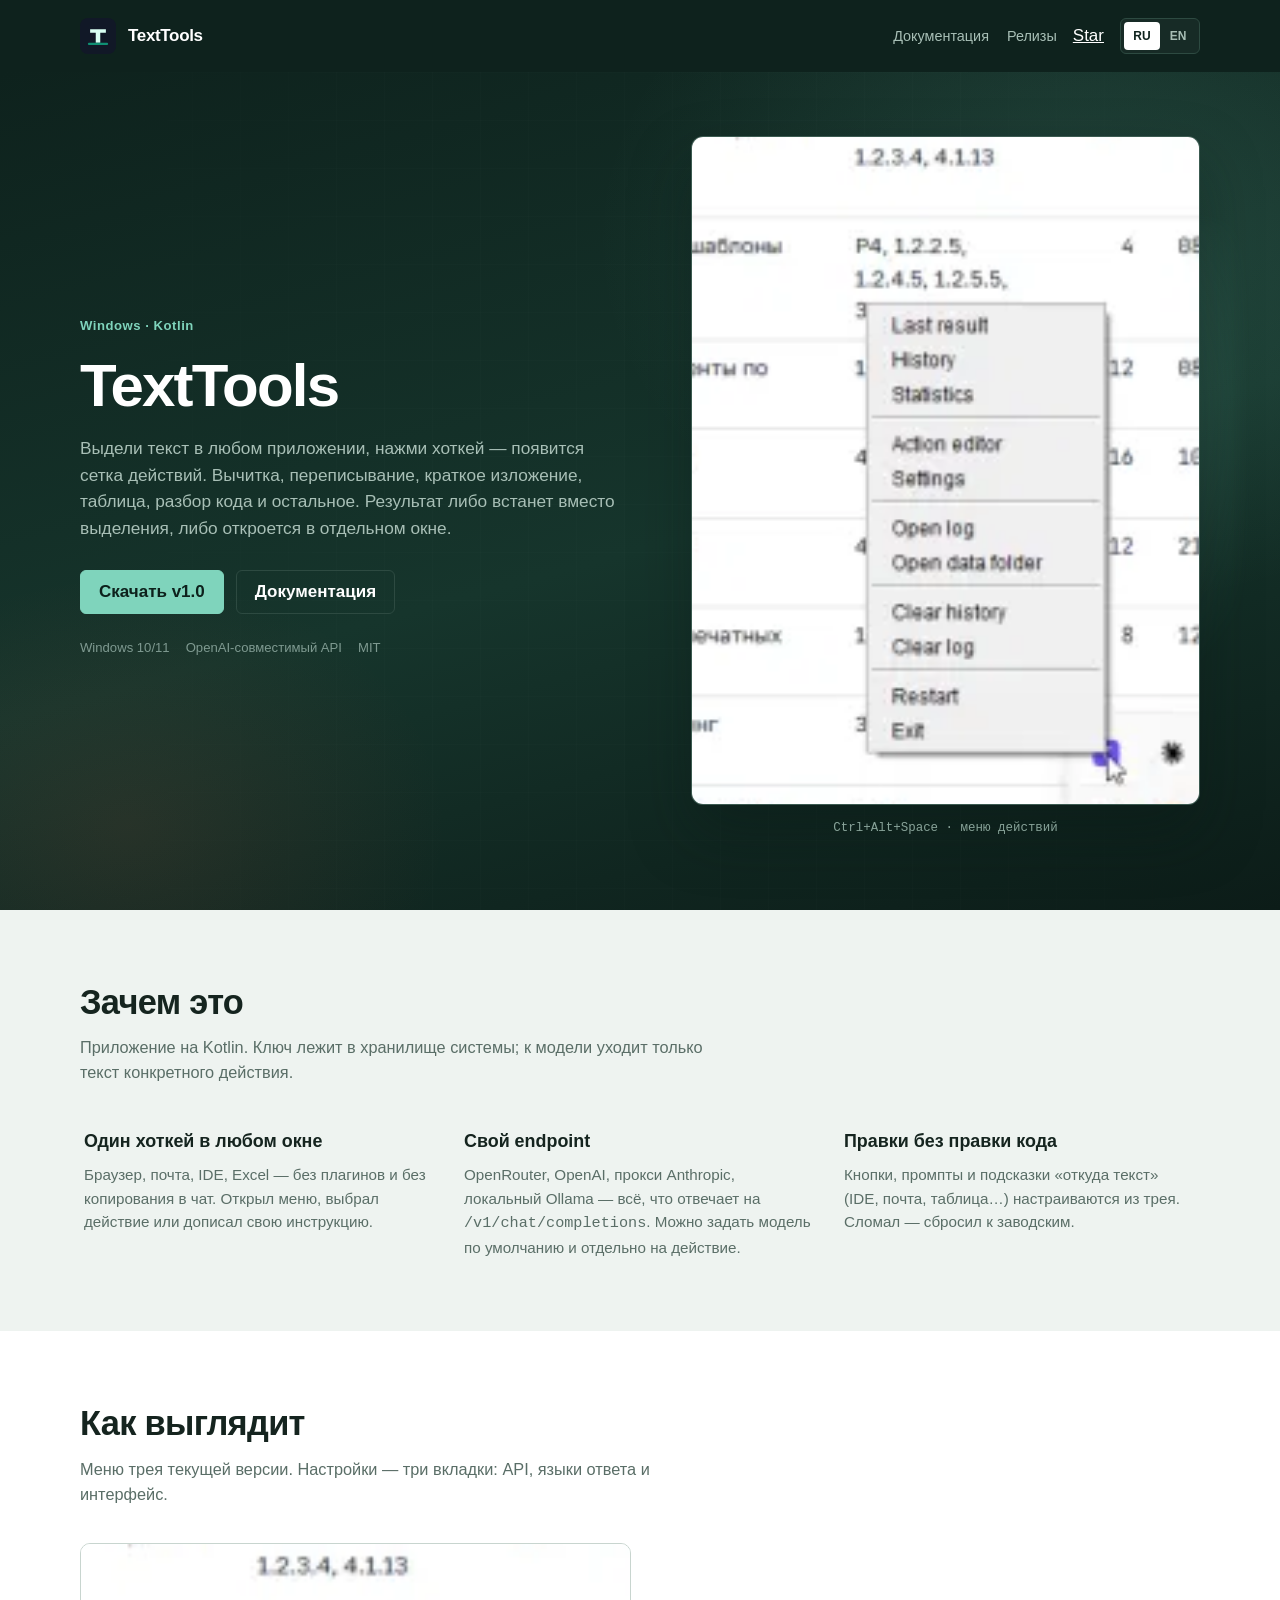
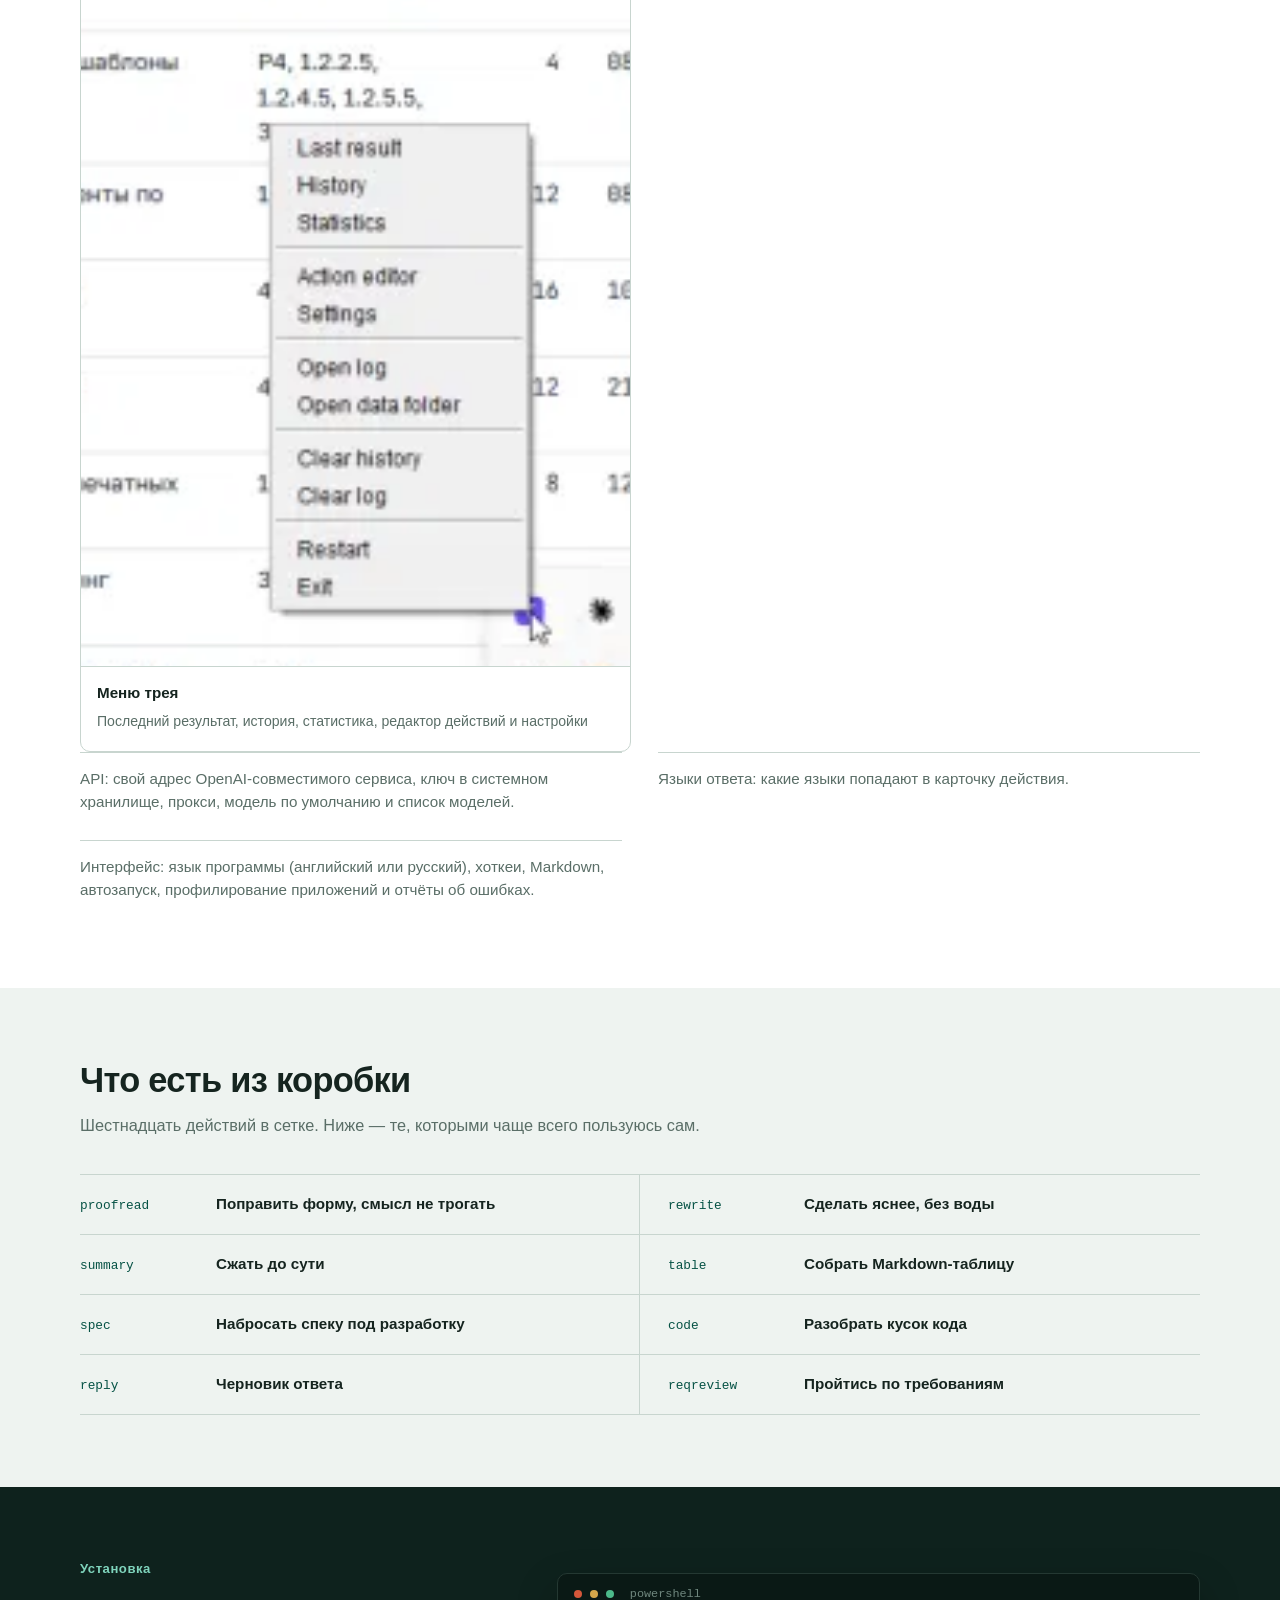
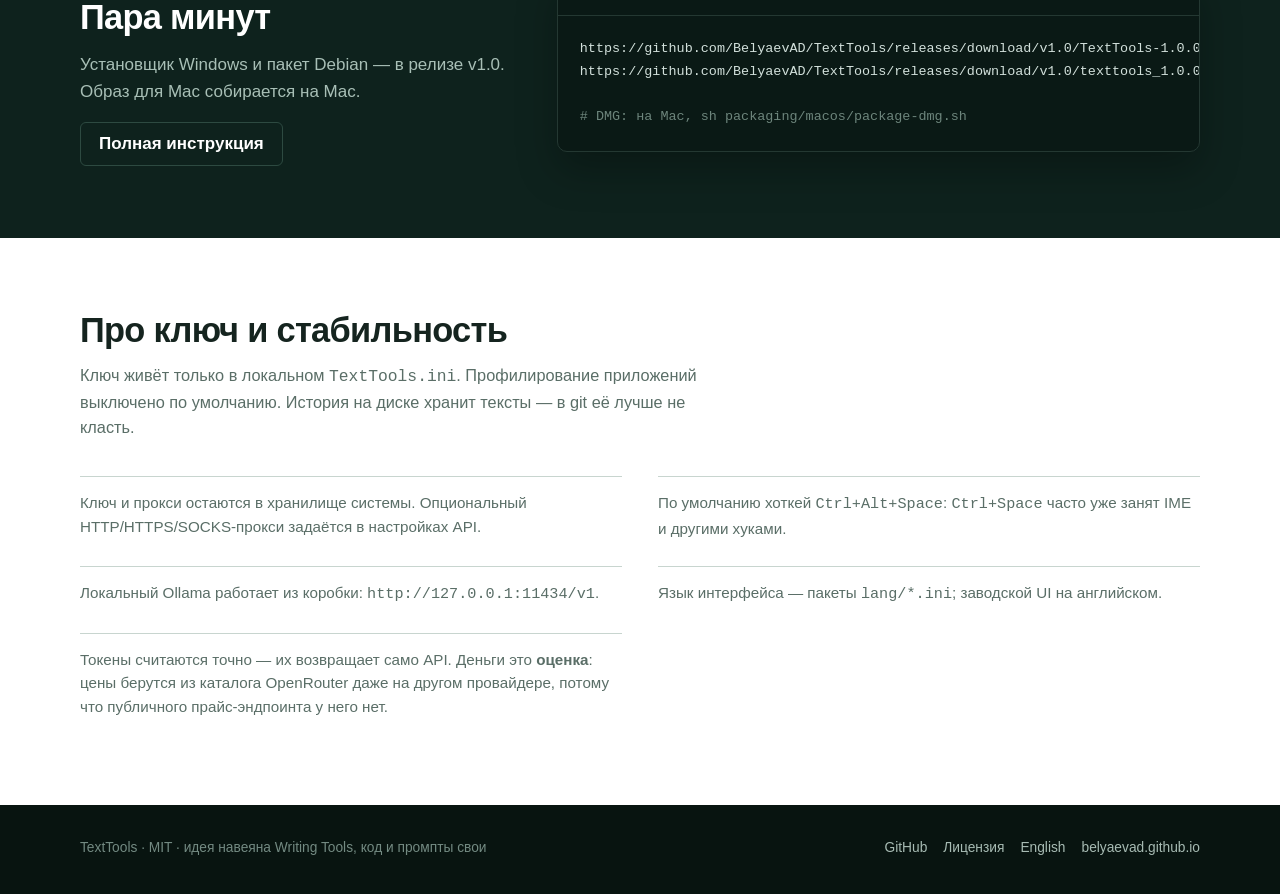
==== index.html @ 61b03a36 "Show the current tray menu and the settings that exist now." ====
<!doctype html>
<html lang="ru">
  <head>
    <meta charset="utf-8">
    <meta http-equiv="Content-Security-Policy" content="default-src 'self'; script-src 'self' 'unsafe-inline' https://buttons.github.io; style-src 'self' 'unsafe-inline' https://fonts.googleapis.com; font-src https://fonts.gstatic.com; img-src 'self' data:; frame-src https://ghbtns.com https://buttons.github.io; connect-src 'self' https://api.github.com">
    <meta name="viewport" content="width=device-width, initial-scale=1">
    <title>TextTools — LLM для выделенного текста на Windows</title>
    <meta name="description" content="Выдели текст в любом окне Windows, нажми хоткей и отдай его модели: вычитка, переписывание, краткое изложение, таблица, разбор кода. Kotlin, OpenAI-совместимый API, MIT.">
    <meta name="robots" content="index, follow, max-image-preview:large">
    <meta name="author" content="BelyaevAD">
    <meta name="theme-color" content="#0e221d">
    <link rel="canonical" href="https://belyaevad.github.io/TextTools/">
    <link rel="alternate" hreflang="ru" href="https://belyaevad.github.io/TextTools/">
    <link rel="alternate" hreflang="en" href="https://belyaevad.github.io/TextTools/en/">
    <link rel="alternate" hreflang="x-default" href="https://belyaevad.github.io/TextTools/">
    <link rel="sitemap" type="application/xml" href="https://belyaevad.github.io/TextTools/sitemap.xml">
    <link rel="icon" type="image/svg+xml" href="assets/brand-mark.svg">
    <link rel="preconnect" href="https://fonts.googleapis.com">
    <link rel="preconnect" href="https://fonts.gstatic.com" crossorigin>
    <link href="https://fonts.googleapis.com/css2?family=IBM+Plex+Mono:wght@400;500&family=IBM+Plex+Sans:wght@400;500;600;700&display=swap" rel="stylesheet">
    <link rel="stylesheet" href="assets/site.css">

    <meta property="og:type" content="website">
    <meta property="og:locale" content="ru_RU">
    <meta property="og:locale:alternate" content="en_US">
    <meta property="og:title" content="TextTools — LLM для выделенного текста">
    <meta property="og:description" content="Хоткей в любом окне Windows → сетка действий → результат на месте или в отдельном окне. Kotlin, MIT.">
    <meta property="og:url" content="https://belyaevad.github.io/TextTools/">
    <meta property="og:site_name" content="TextTools">
    <meta property="og:image" content="https://belyaevad.github.io/TextTools/assets/og-card.png">
    <meta property="og:image:width" content="1200">
    <meta property="og:image:height" content="630">
    <meta property="og:image:alt" content="TextTools — меню действий над выделенным текстом">
    <meta name="twitter:card" content="summary_large_image">
    <meta name="twitter:title" content="TextTools">
    <meta name="twitter:description" content="LLM для выделенного текста на Windows.">
    <meta name="twitter:image" content="https://belyaevad.github.io/TextTools/assets/og-card.png">

    <script type="application/ld+json">
      {
        "@context": "https://schema.org",
        "@graph": [
          {
            "@type": "SoftwareApplication",
            "name": "TextTools",
            "applicationCategory": "UtilitiesApplication",
            "operatingSystem": "Windows 10, Windows 11",
            "softwareVersion": "1.0.0",
            "url": "https://belyaevad.github.io/TextTools/",
            "downloadUrl": "https://github.com/BelyaevAD/TextTools/releases/tag/v1.0",
            "installUrl": "https://github.com/BelyaevAD/TextTools",
            "description": "Приложение на Kotlin: выделение текста в любом окне Windows, хоткей и действия через OpenAI-совместимый API.",
            "license": "https://github.com/BelyaevAD/TextTools/blob/main/LICENSE",
            "isAccessibleForFree": true,
            "screenshot": [
              "https://belyaevad.github.io/TextTools/assets/screenshots/en/tray-menu.png"
            ],
            "offers": {
              "@type": "Offer",
              "price": "0",
              "priceCurrency": "USD"
            },
            "author": {
              "@type": "Person",
              "name": "Alexander Belyaev",
              "url": "https://belyaevad.github.io/"
            }
          },
          {
            "@type": "SoftwareSourceCode",
            "name": "TextTools",
            "codeRepository": "https://github.com/BelyaevAD/TextTools",
            "url": "https://belyaevad.github.io/TextTools/",
            "programmingLanguage": "Kotlin",
            "runtimePlatform": "JDK 21",
            "license": "https://github.com/BelyaevAD/TextTools/blob/main/LICENSE",
            "keywords": "Kotlin, Compose Desktop, LLM, OpenAI-compatible, text processing, Windows",
            "inLanguage": ["ru", "en"]
          },
          {
            "@type": "WebSite",
            "name": "TextTools",
            "url": "https://belyaevad.github.io/TextTools/",
            "inLanguage": "ru",
            "publisher": {
              "@type": "Person",
              "name": "BelyaevAD",
              "url": "https://github.com/BelyaevAD"
            }
          }
        ]
      }
    </script>
  </head>
  <body>
    <header class="site-header">
      <nav class="nav shell" aria-label="Основная навигация">
        <a class="brand" href="./">
          <img src="assets/brand-mark.svg" alt="" width="36" height="36">
          <span>TextTools</span>
        </a>
        <div class="nav-right">
          <div class="nav-links">
            <a href="https://github.com/BelyaevAD/TextTools/blob/main/README.md" target="_blank" rel="noopener noreferrer">Документация</a>
            <a href="https://github.com/BelyaevAD/TextTools/releases" target="_blank" rel="noopener noreferrer">Релизы</a>
          </div>
          <span class="nav-star">
            <a class="github-button" href="https://github.com/BelyaevAD/TextTools" rel="noopener" data-color-scheme="no-preference: dark; light: dark; dark: dark;" data-icon="octicon-star" data-size="large" data-show-count="true" aria-label="Star BelyaevAD/TextTools on GitHub">Star</a>
          </span>
          <div class="language-switch" aria-label="Выбор языка">
            <a href="./" lang="ru" aria-current="page">RU</a>
            <a href="en/" lang="en">EN</a>
          </div>
        </div>
      </nav>
    </header>

    <main>
      <section class="hero-band">
        <div class="hero-inner shell">
          <div class="hero-copy">
            <p class="eyebrow">Windows · Kotlin</p>
            <h1>TextTools</h1>
            <p class="hero-lead">Выдели текст в любом приложении, нажми хоткей — появится сетка действий. Вычитка, переписывание, краткое изложение, таблица, разбор кода и остальное. Результат либо встанет вместо выделения, либо откроется в отдельном окне.</p>
            <div class="hero-actions">
              <a class="button" href="https://github.com/BelyaevAD/TextTools/releases/tag/v1.0" target="_blank" rel="noopener noreferrer">Скачать v1.0</a>
              <a class="button secondary" href="https://github.com/BelyaevAD/TextTools/blob/main/README.md" target="_blank" rel="noopener noreferrer">Документация</a>
            </div>
            <div class="hero-meta" aria-label="Кратко">
              <span>Windows 10/11</span>
              <span>OpenAI-совместимый API</span>
              <span>MIT</span>
            </div>
          </div>

          <figure class="hero-visual">
            <div class="hero-frame">
              <img
                src="assets/screenshots/en/tray-menu.png"
                width="175"
                height="230"
                alt="Меню трея TextTools: последний результат, история, статистика, редактор, настройки"
                fetchpriority="high">
            </div>
            <figcaption>Ctrl+Alt+Space · меню действий</figcaption>
          </figure>
        </div>
      </section>

      <section class="section">
        <div class="shell">
          <div class="section-heading">
            <h2>Зачем это</h2>
            <p>Приложение на Kotlin. Ключ лежит в хранилище системы; к модели уходит только текст конкретного действия.</p>
          </div>
          <div class="feature-grid">
            <article class="feature">
              <h3>Один хоткей в любом окне</h3>
              <p>Браузер, почта, IDE, Excel — без плагинов и без копирования в чат. Открыл меню, выбрал действие или дописал свою инструкцию.</p>
            </article>
            <article class="feature">
              <h3>Свой endpoint</h3>
              <p>OpenRouter, OpenAI, прокси Anthropic, локальный Ollama — всё, что отвечает на <code>/v1/chat/completions</code>. Можно задать модель по умолчанию и отдельно на действие.</p>
            </article>
            <article class="feature">
              <h3>Правки без правки кода</h3>
              <p>Кнопки, промпты и подсказки «откуда текст» (IDE, почта, таблица…) настраиваются из трея. Сломал — сбросил к заводским.</p>
            </article>
          </div>
        </div>
      </section>

      <section class="section white" id="screenshots">
        <div class="shell">
          <div class="section-heading">
            <h2>Как выглядит</h2>
            <p>Меню трея текущей версии. Настройки — три вкладки: API, языки ответа и интерфейс.</p>
          </div>
          <div class="shot-gallery">
            <figure class="shot-card">
              <a href="assets/screenshots/en/tray-menu.png" target="_blank" rel="noopener">
                <img src="assets/screenshots/en/tray-menu.png" width="175" height="230" alt="Меню трея TextTools" loading="lazy">
              </a>
              <figcaption><strong>Меню трея</strong><span>Последний результат, история, статистика, редактор действий и настройки</span></figcaption>
            </figure>
          </div>
          <ul class="safety-list">
            <li>API: свой адрес OpenAI-совместимого сервиса, ключ в системном хранилище, прокси, модель по умолчанию и список моделей.</li>
            <li>Языки ответа: какие языки попадают в карточку действия.</li>
            <li>Интерфейс: язык программы (английский или русский), хоткеи, Markdown, автозапуск, профилирование приложений и отчёты об ошибках.</li>
          </ul>
        </div>
      </section>

      <section class="section">
        <div class="shell">
          <div class="section-heading">
            <h2>Что есть из коробки</h2>
            <p>Шестнадцать действий в сетке. Ниже — те, которыми чаще всего пользуюсь сам.</p>
          </div>
          <div class="coverage" aria-label="Действия">
            <div class="coverage-item"><code>proofread</code><strong>Поправить форму, смысл не трогать</strong></div>
            <div class="coverage-item"><code>rewrite</code><strong>Сделать яснее, без воды</strong></div>
            <div class="coverage-item"><code>summary</code><strong>Сжать до сути</strong></div>
            <div class="coverage-item"><code>table</code><strong>Собрать Markdown-таблицу</strong></div>
            <div class="coverage-item"><code>spec</code><strong>Набросать спеку под разработку</strong></div>
            <div class="coverage-item"><code>code</code><strong>Разобрать кусок кода</strong></div>
            <div class="coverage-item"><code>reply</code><strong>Черновик ответа</strong></div>
            <div class="coverage-item"><code>reqreview</code><strong>Пройтись по требованиям</strong></div>
          </div>
        </div>
      </section>

      <section class="section dark">
        <div class="quick-start shell">
          <div class="quick-copy">
            <p class="eyebrow">Установка</p>
            <h2>Пара минут</h2>
            <p>Установщик Windows и пакет Debian — в релизе v1.0. Образ для Mac собирается на Mac.</p>
            <a class="button secondary" href="https://github.com/BelyaevAD/TextTools/blob/main/README.md" target="_blank" rel="noopener noreferrer">Полная инструкция</a>
          </div>
          <div class="code-window" aria-label="Команды установки">
            <div class="code-toolbar">
              <span class="window-dot"></span>
              <span class="window-dot yellow"></span>
              <span class="window-dot green"></span>
              <span>powershell</span>
            </div>
            <pre><code>https://github.com/BelyaevAD/TextTools/releases/download/v1.0/TextTools-1.0.0.msi
https://github.com/BelyaevAD/TextTools/releases/download/v1.0/texttools_1.0.0_amd64.deb

<span class="code-comment"># DMG: на Mac, sh packaging/macos/package-dmg.sh</span></code></pre>
          </div>
        </div>
      </section>

      <section class="section white">
        <div class="shell">
          <div class="section-heading">
            <h2>Про ключ и стабильность</h2>
            <p>Ключ живёт только в локальном <code>TextTools.ini</code>. Профилирование приложений выключено по умолчанию. История на диске хранит тексты — в git её лучше не класть.</p>
          </div>
          <ul class="safety-list">
            <li>Ключ и прокси остаются в хранилище системы. Опциональный HTTP/HTTPS/SOCKS-прокси задаётся в настройках API.</li>
            <li>По умолчанию хоткей <code>Ctrl+Alt+Space</code>: <code>Ctrl+Space</code> часто уже занят IME и другими хуками.</li>
            <li>Локальный Ollama работает из коробки: <code>http://127.0.0.1:11434/v1</code>.</li>
            <li>Язык интерфейса — пакеты <code>lang/*.ini</code>; заводской UI на английском.</li>
            <li>Токены считаются точно — их возвращает само API. Деньги это <strong>оценка</strong>: цены берутся из каталога OpenRouter даже на другом провайдере, потому что публичного прайс-эндпоинта у него нет.</li>
          </ul>
        </div>
      </section>
    </main>

    <footer class="site-footer">
      <div class="footer-inner shell">
        <p>TextTools · MIT · идея навеяна Writing Tools, код и промпты свои</p>
        <div class="footer-links">
          <a href="https://github.com/BelyaevAD/TextTools" target="_blank" rel="noopener noreferrer">GitHub</a>
          <a href="https://github.com/BelyaevAD/TextTools/blob/main/LICENSE" target="_blank" rel="noopener noreferrer">Лицензия</a>
          <a href="en/" lang="en">English</a>
          <a href="https://belyaevad.github.io/" target="_blank" rel="noopener noreferrer">belyaevad.github.io</a>
        </div>
      </div>
    </footer>
    <script async defer src="https://buttons.github.io/buttons.js"></script>
  </body>
</html>
---- assets/site.css ----
:root {
  color-scheme: light;
  --paper: #eef3f0;
  --surface: #ffffff;
  --ink: #15241f;
  --muted: #5a6e67;
  --line: #c8d5cf;
  --brand: #0a6f5f;
  --brand-dark: #065245;
  --hero: #0e221d;
  --hero-mid: #16352c;
  --hero-line: #2d4a41;
  --hero-muted: #a8bfb6;
  --accent: #d4573a;
  --mint: #7fd4bc;
  --code: #0a1915;
  --code-line: #243832;
  --shadow: 0 28px 60px rgba(8, 24, 20, 0.35);
}

* {
  box-sizing: border-box;
}

html {
  scroll-behavior: smooth;
}

body {
  margin: 0;
  color: var(--ink);
  background: var(--paper);
  font-family: "IBM Plex Sans", "Segoe UI", sans-serif;
  font-size: 17px;
  line-height: 1.55;
}

a {
  color: inherit;
}

img {
  display: block;
  max-width: 100%;
}

.shell {
  width: min(1120px, calc(100% - 48px));
  margin: 0 auto;
}

.site-header {
  position: relative;
  z-index: 10;
  color: #ffffff;
  background: var(--hero);
}

.nav {
  display: flex;
  min-height: 72px;
  align-items: center;
  justify-content: space-between;
  gap: 24px;
}

.brand {
  display: inline-flex;
  align-items: center;
  gap: 12px;
  color: #ffffff;
  font-weight: 600;
  letter-spacing: -0.02em;
  text-decoration: none;
}

.brand img {
  width: 36px;
  height: 36px;
}

.nav-right,
.nav-links,
.language-switch {
  display: flex;
  align-items: center;
}

.nav-right {
  gap: 16px;
}

.nav-links {
  gap: 18px;
}

.nav-links a {
  color: var(--hero-muted);
  font-size: 0.9rem;
  font-weight: 500;
  text-decoration: none;
}

.nav-links a:hover,
.nav-links a:focus-visible {
  color: #ffffff;
}

.nav-star {
  display: inline-flex;
  align-items: center;
  height: 28px;
  line-height: 0;
}

.nav-star > span,
.nav-star iframe {
  display: inline-block !important;
  vertical-align: middle;
}

.language-switch {
  padding: 3px;
  border: 1px solid var(--hero-line);
  border-radius: 6px;
  background: rgba(255, 255, 255, 0.04);
}

.language-switch a {
  min-width: 36px;
  padding: 5px 8px;
  border-radius: 4px;
  color: var(--hero-muted);
  font-size: 0.75rem;
  font-weight: 600;
  text-align: center;
  text-decoration: none;
}

.language-switch a[aria-current="page"] {
  color: var(--hero);
  background: #ffffff;
}

.hero-band {
  position: relative;
  overflow: hidden;
  color: #ffffff;
  background:
    radial-gradient(ellipse 70% 80% at 85% 20%, rgba(127, 212, 188, 0.14), transparent 55%),
    radial-gradient(ellipse 50% 60% at 10% 90%, rgba(212, 87, 58, 0.1), transparent 50%),
    linear-gradient(165deg, var(--hero) 0%, var(--hero-mid) 55%, #0c1c18 100%);
}

.hero-band::before {
  position: absolute;
  inset: 0;
  background-image:
    linear-gradient(rgba(255, 255, 255, 0.03) 1px, transparent 1px),
    linear-gradient(90deg, rgba(255, 255, 255, 0.03) 1px, transparent 1px);
  background-size: 48px 48px;
  mask-image: linear-gradient(90deg, transparent, #000 30%, #000 70%, transparent);
  opacity: 0.35;
  pointer-events: none;
  content: "";
}

.hero-inner {
  position: relative;
  display: grid;
  grid-template-columns: minmax(0, 1.05fr) minmax(280px, 0.95fr);
  gap: 48px;
  align-items: center;
  padding: 64px 0 72px;
}

.hero-copy {
  position: relative;
  z-index: 2;
  max-width: 34rem;
}

.eyebrow {
  margin: 0 0 18px;
  color: var(--mint);
  font-size: 0.82rem;
  font-weight: 550;
  letter-spacing: 0.04em;
}

h1,
h2,
h3,
p {
  margin-top: 0;
}

h1 {
  margin-bottom: 18px;
  font-size: clamp(2.6rem, 5vw, 3.75rem);
  font-weight: 600;
  line-height: 1.05;
  letter-spacing: -0.03em;
}

.hero-lead {
  margin-bottom: 0;
  color: var(--hero-muted);
  font-size: 1.08rem;
  line-height: 1.55;
}

.hero-actions {
  display: flex;
  flex-wrap: wrap;
  align-items: center;
  gap: 12px;
  margin-top: 28px;
}

.button {
  display: inline-flex;
  min-height: 44px;
  align-items: center;
  justify-content: center;
  padding: 0 18px;
  border: 1px solid var(--mint);
  border-radius: 6px;
  color: #0d211c;
  background: var(--mint);
  font-weight: 600;
  text-decoration: none;
  transition: transform 0.2s ease, background 0.2s ease;
}

.button:hover,
.button:focus-visible {
  background: #a8ecda;
  transform: translateY(-1px);
}

.button.secondary {
  color: #ffffff;
  background: transparent;
  border-color: var(--hero-line);
}

.button.secondary:hover,
.button.secondary:focus-visible {
  border-color: var(--mint);
  transform: translateY(-1px);
}

.hero-meta {
  display: flex;
  flex-wrap: wrap;
  gap: 16px;
  margin-top: 24px;
  color: #7f9a91;
  font-size: 0.82rem;
  font-weight: 500;
}

.hero-visual {
  position: relative;
  z-index: 2;
  margin: 0;
  animation: hero-rise 0.85s cubic-bezier(0.22, 1, 0.36, 1) both;
}

.hero-visual::before {
  position: absolute;
  z-index: -1;
  inset: 12% -8% -8% 8%;
  border-radius: 20px;
  background: radial-gradient(circle at 40% 30%, rgba(127, 212, 188, 0.28), transparent 65%);
  filter: blur(8px);
  content: "";
  animation: glow-pulse 5s ease-in-out infinite;
}

.hero-frame {
  overflow: hidden;
  border: 1px solid rgba(166, 214, 198, 0.28);
  border-radius: 12px;
  background: #132b24;
  box-shadow: var(--shadow);
}

.hero-frame img {
  width: 100%;
  height: auto;
  background: #1a332c;
}

.hero-visual figcaption {
  margin-top: 14px;
  color: #88a399;
  font-family: "IBM Plex Mono", "Cascadia Mono", Consolas, monospace;
  font-size: 0.78rem;
  text-align: center;
}

@keyframes hero-rise {
  from {
    opacity: 0;
    transform: translateY(18px) scale(0.98);
  }
  to {
    opacity: 1;
    transform: translateY(0) scale(1);
  }
}

@keyframes glow-pulse {
  0%,
  100% {
    opacity: 0.7;
  }
  50% {
    opacity: 1;
  }
}

.section {
  padding: 72px 0;
}

.section.white {
  background: var(--surface);
}

.section.dark {
  color: #ffffff;
  background: var(--hero);
}

.section-heading {
  max-width: 40rem;
  margin-bottom: 36px;
}

.section-heading h2 {
  margin-bottom: 12px;
  font-size: clamp(1.7rem, 3vw, 2.15rem);
  font-weight: 600;
  line-height: 1.2;
  letter-spacing: -0.02em;
}

.section-heading p {
  margin-bottom: 0;
  color: var(--muted);
  font-size: 1.02rem;
}

.dark .section-heading p {
  color: var(--hero-muted);
}

.feature-grid {
  display: grid;
  grid-template-columns: repeat(3, minmax(0, 1fr));
  gap: 20px;
}

.feature {
  padding: 8px 4px 0;
}

.feature h3 {
  margin-bottom: 10px;
  font-size: 1.12rem;
  font-weight: 600;
  line-height: 1.3;
}

.feature p {
  margin-bottom: 0;
  color: var(--muted);
  font-size: 0.95rem;
  line-height: 1.55;
}

.shot-gallery {
  display: grid;
  grid-template-columns: repeat(2, minmax(0, 1fr));
  gap: 18px;
}

.shot-card {
  margin: 0;
  overflow: hidden;
  border: 1px solid var(--line);
  border-radius: 10px;
  background: var(--surface);
}

.shot-card a {
  display: block;
  text-decoration: none;
}

.shot-card img {
  width: 100%;
  height: auto;
  background: #e4ebe8;
  border-bottom: 1px solid var(--line);
  transition: transform 0.35s ease;
}

.shot-card a:hover img,
.shot-card a:focus-visible img {
  transform: scale(1.015);
}

.shot-card figcaption {
  padding: 14px 16px 16px;
}

.shot-card strong {
  display: block;
  margin-bottom: 4px;
  font-size: 0.95rem;
}

.shot-card span {
  color: var(--muted);
  font-size: 0.88rem;
  line-height: 1.45;
}

.coverage {
  display: grid;
  grid-template-columns: repeat(2, minmax(0, 1fr));
  gap: 0;
  border-top: 1px solid var(--line);
}

.coverage-item {
  display: grid;
  grid-template-columns: 7.5rem minmax(0, 1fr);
  gap: 16px;
  align-items: baseline;
  padding: 18px 8px 18px 0;
  border-bottom: 1px solid var(--line);
}

.coverage-item:nth-child(odd) {
  padding-right: 28px;
  border-right: 1px solid var(--line);
}

.coverage-item:nth-child(even) {
  padding-left: 28px;
}

.coverage-item code {
  color: var(--brand-dark);
  font-family: "IBM Plex Mono", "Cascadia Mono", Consolas, monospace;
  font-size: 0.8rem;
  font-weight: 500;
}

.coverage-item strong {
  font-size: 0.95rem;
  font-weight: 550;
  line-height: 1.4;
}

.quick-start {
  display: grid;
  grid-template-columns: minmax(240px, 0.8fr) minmax(0, 1.2fr);
  gap: 48px;
  align-items: center;
}

.quick-copy .eyebrow {
  color: var(--mint);
}

.quick-copy h2 {
  margin-bottom: 14px;
  font-size: clamp(1.7rem, 3vw, 2.15rem);
  font-weight: 600;
  line-height: 1.2;
  letter-spacing: -0.02em;
}

.quick-copy p {
  color: var(--hero-muted);
}

.code-window {
  overflow: hidden;
  border: 1px solid var(--code-line);
  border-radius: 10px;
  background: var(--code);
  box-shadow: 0 18px 40px rgba(0, 0, 0, 0.28);
}

.code-toolbar {
  display: flex;
  min-height: 42px;
  align-items: center;
  gap: 8px;
  padding: 0 16px;
  border-bottom: 1px solid var(--code-line);
  color: #6f877e;
  font-family: "IBM Plex Mono", "Cascadia Mono", Consolas, monospace;
  font-size: 0.74rem;
}

.window-dot {
  width: 8px;
  height: 8px;
  border-radius: 50%;
  background: var(--accent);
}

.window-dot.yellow {
  background: #d4a84b;
}

.window-dot.green {
  background: #4cba8a;
  margin-right: 8px;
}

pre,
code {
  font-family: "IBM Plex Mono", "Cascadia Mono", Consolas, monospace;
}

pre {
  margin: 0;
  overflow-x: auto;
  padding: 22px;
  color: #d2e0db;
  font-size: 0.84rem;
  line-height: 1.7;
}

.code-comment {
  color: #6d857c;
}

.safety-list {
  display: grid;
  grid-template-columns: repeat(2, minmax(0, 1fr));
  gap: 12px 36px;
  margin: 0;
  padding: 0;
  list-style: none;
}

.safety-list li {
  padding: 14px 0;
  border-top: 1px solid var(--line);
  color: var(--muted);
  font-size: 0.95rem;
}

.site-footer {
  padding: 32px 0 44px;
  color: #738a82;
  background: #081410;
}

.footer-inner {
  display: flex;
  align-items: center;
  justify-content: space-between;
  gap: 24px;
}

.footer-inner p {
  margin-bottom: 0;
  font-size: 0.86rem;
}

.footer-links {
  display: flex;
  flex-wrap: wrap;
  gap: 16px;
}

.footer-links a {
  color: #a7bbb3;
  font-size: 0.86rem;
  text-decoration: none;
}

.footer-links a:hover,
.footer-links a:focus-visible {
  color: #ffffff;
}

:focus-visible {
  outline: 3px solid #e8c46a;
  outline-offset: 3px;
}

@media (max-width: 900px) {
  .hero-inner {
    grid-template-columns: 1fr;
    gap: 36px;
    padding: 52px 0 56px;
  }

  .hero-visual {
    max-width: 420px;
  }

  .coverage {
    grid-template-columns: 1fr;
  }

  .coverage-item,
  .coverage-item:nth-child(odd),
  .coverage-item:nth-child(even) {
    grid-template-columns: 6.5rem minmax(0, 1fr);
    padding: 16px 0;
    border-right: 0;
  }
}

@media (max-width: 820px) {
  .shot-gallery {
    grid-template-columns: 1fr;
  }

  .shell {
    width: min(100% - 32px, 720px);
  }

  .nav-links {
    display: none;
  }

  .section,
  .section.white {
    padding: 56px 0;
  }

  .feature-grid,
  .quick-start,
  .safety-list {
    grid-template-columns: 1fr;
  }
}

@media (max-width: 620px) {
  .hero-actions .button {
    width: 100%;
  }

  .footer-inner {
    align-items: flex-start;
    flex-direction: column;
  }

  pre {
    font-size: 0.76rem;
  }
}

@media (prefers-reduced-motion: reduce) {
  .hero-visual,
  .hero-visual::before,
  .button,
  .shot-card img {
    animation: none;
    transition: none;
  }
}
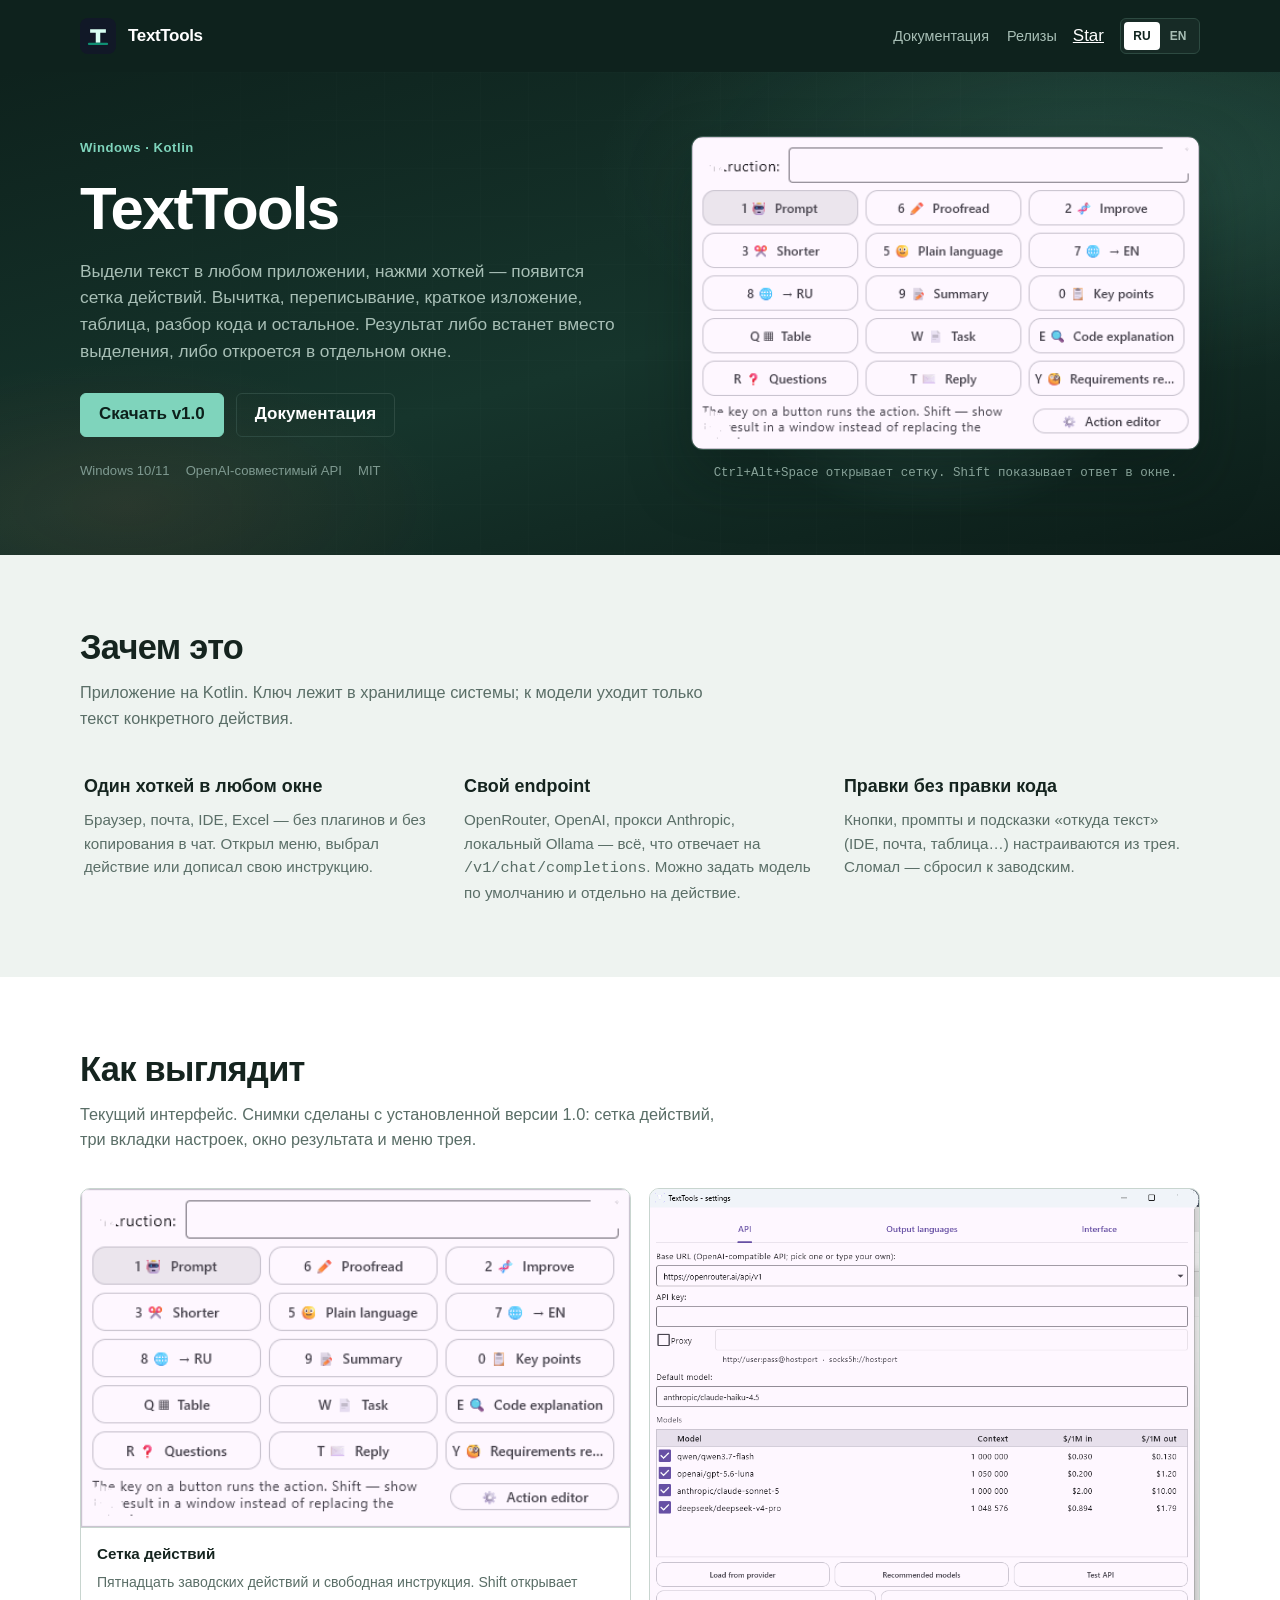
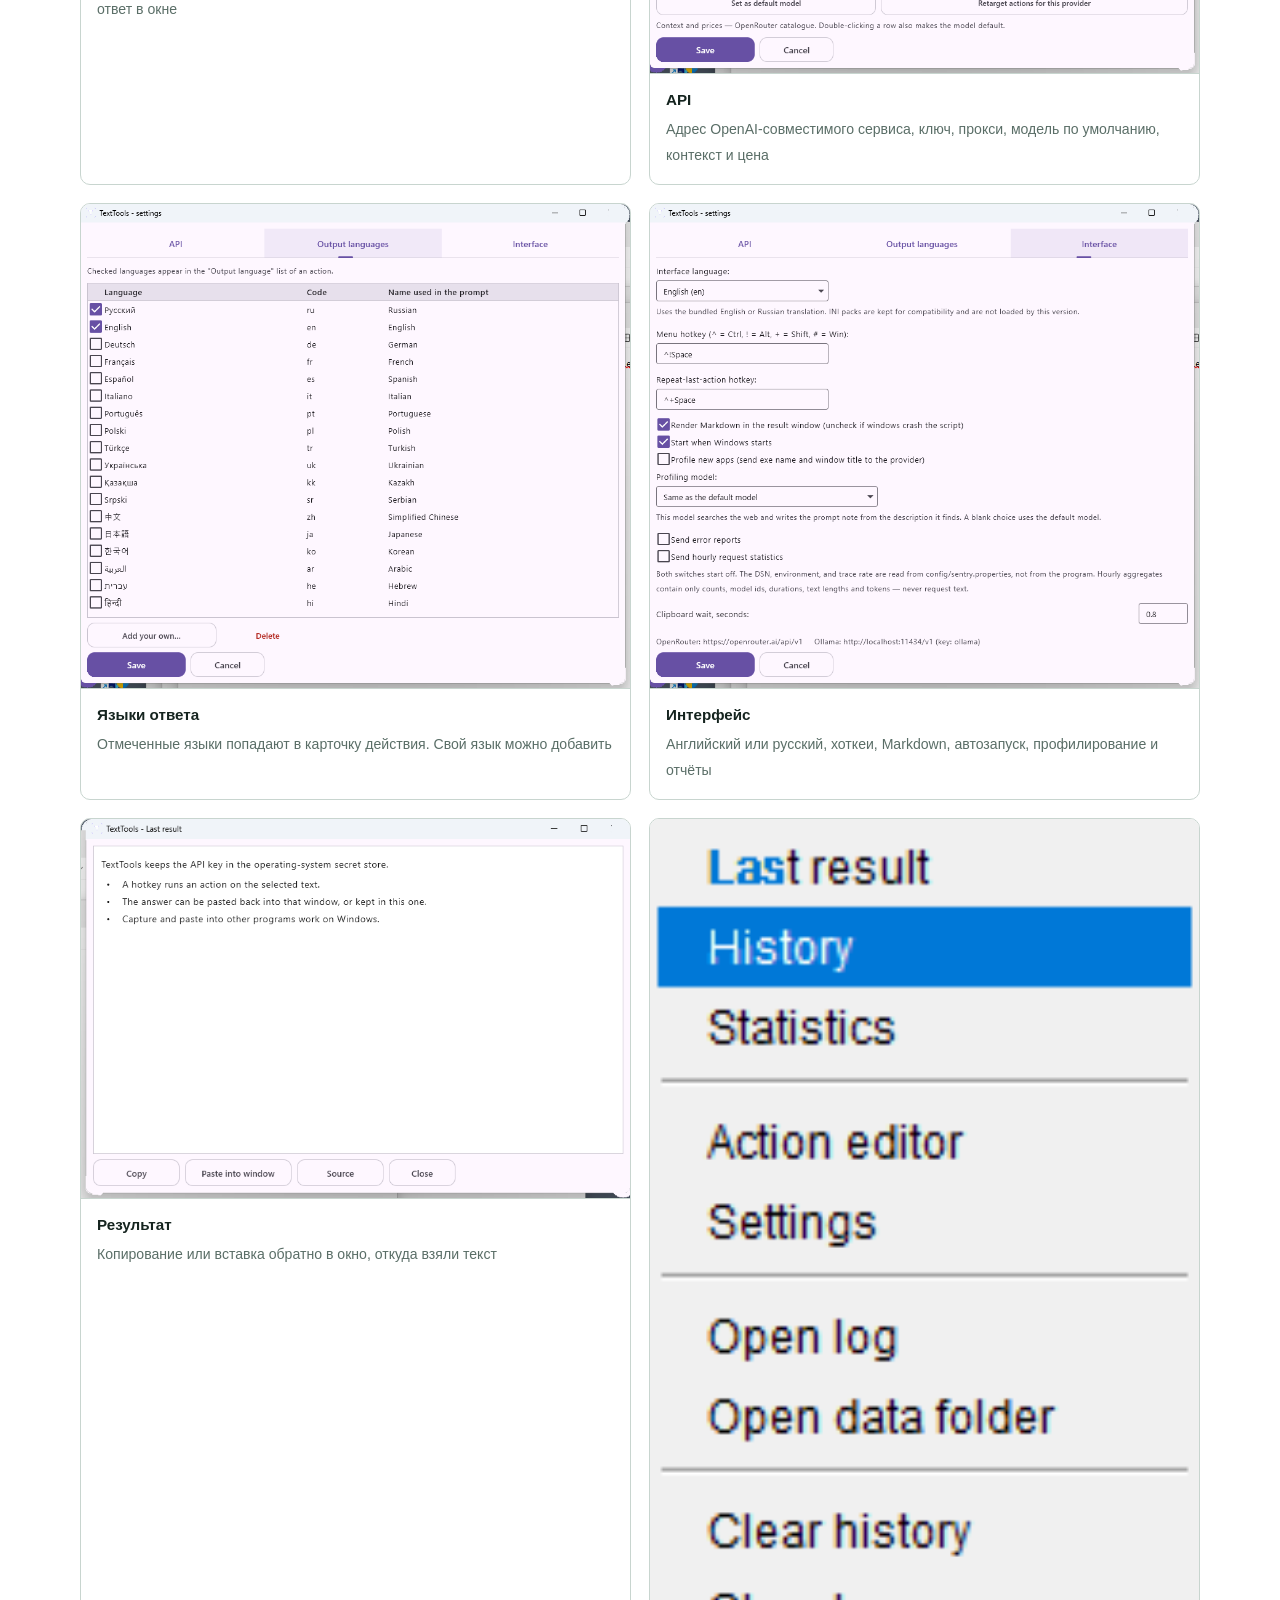
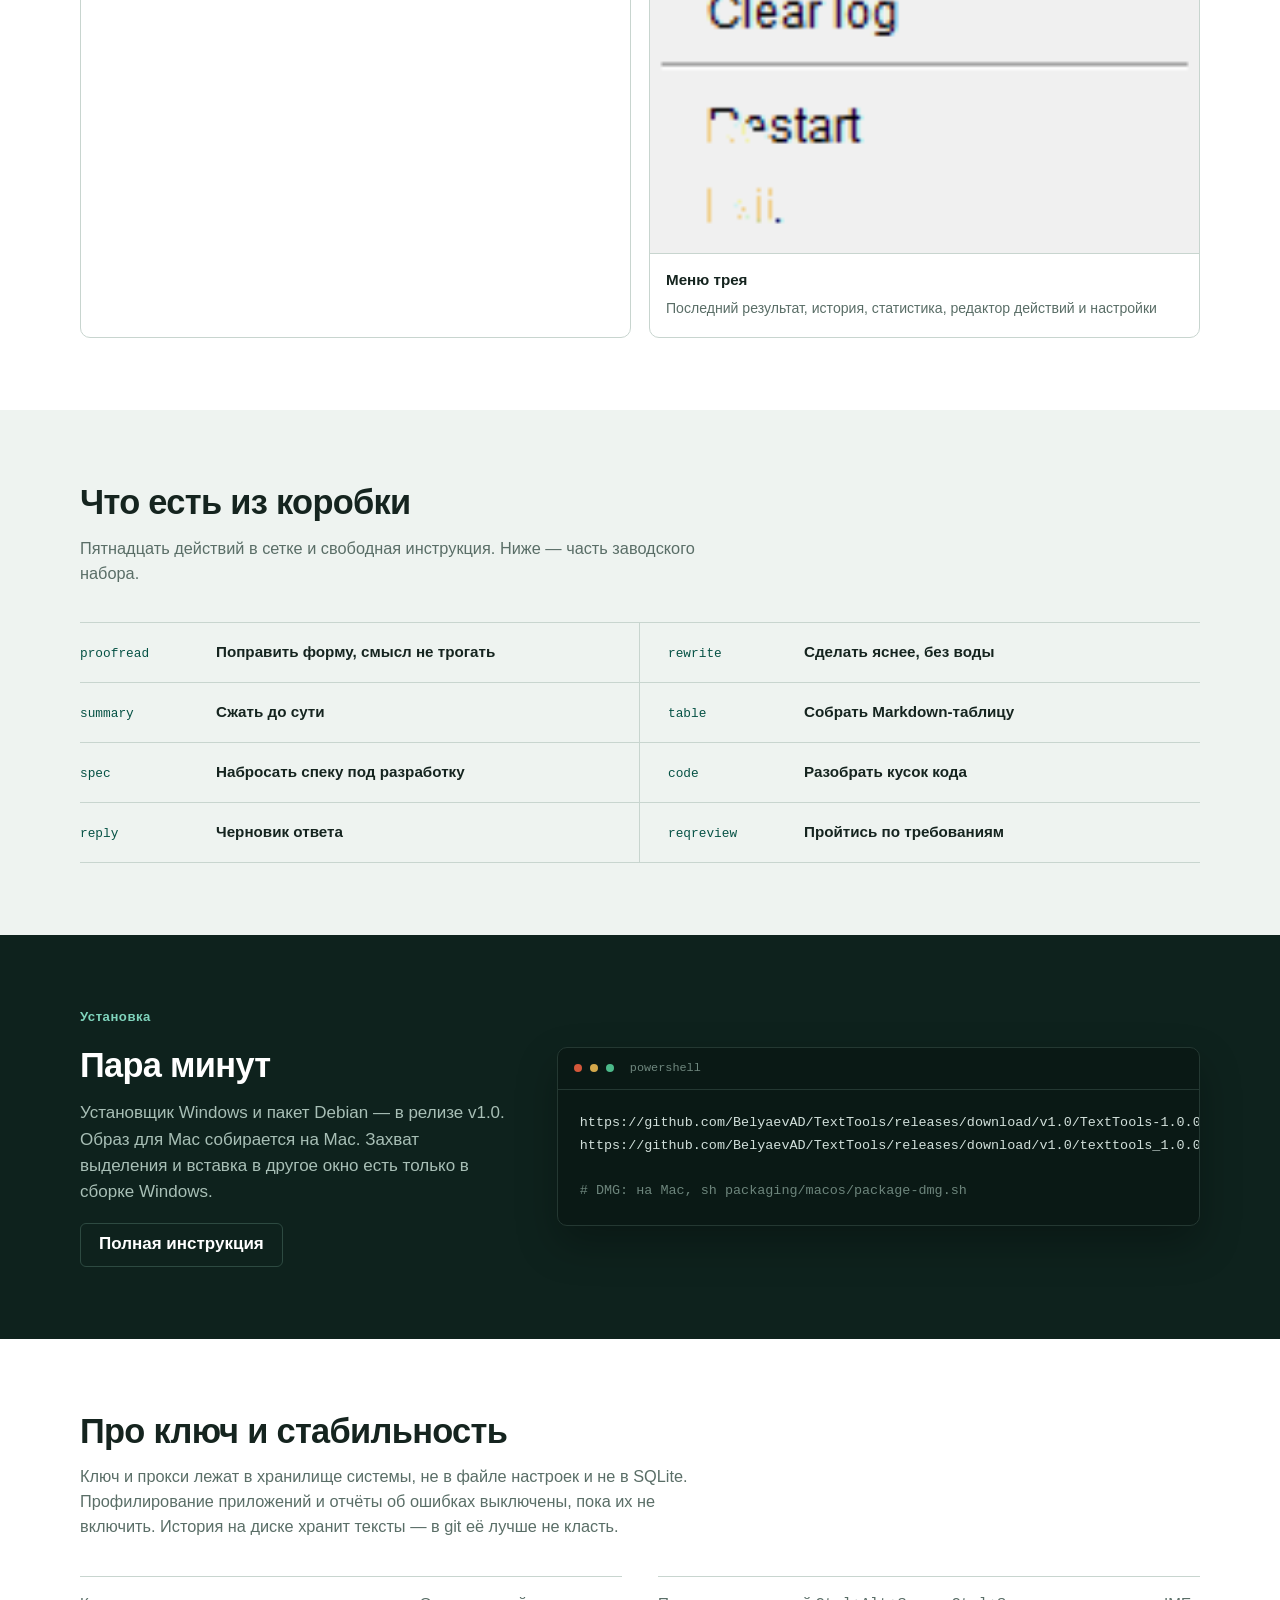
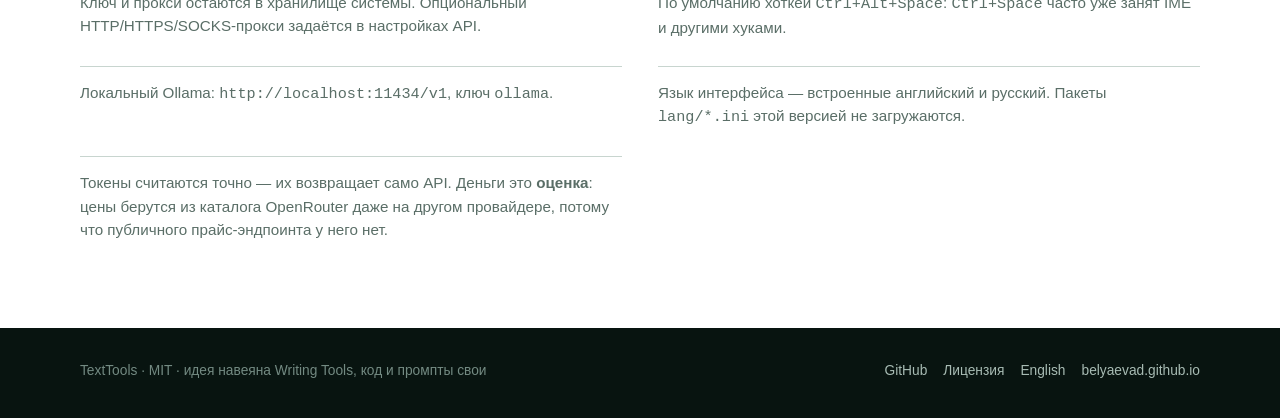
==== commit cce8287e: "Show the installed 1.0 windows and correct the site description." ====
--- a/index.html
+++ b/index.html
@@ -53,7 +53,10 @@
             "license": "https://github.com/BelyaevAD/TextTools/blob/main/LICENSE",
             "isAccessibleForFree": true,
             "screenshot": [
-              "https://belyaevad.github.io/TextTools/assets/screenshots/en/tray-menu.png"
+              "https://belyaevad.github.io/TextTools/assets/screenshots/en/menu.png",
+              "https://belyaevad.github.io/TextTools/assets/screenshots/en/settings-api.png",
+              "https://belyaevad.github.io/TextTools/assets/screenshots/en/settings-interface.png",
+              "https://belyaevad.github.io/TextTools/assets/screenshots/en/result.png"
             ],
             "offers": {
               "@type": "Offer",
@@ -136,13 +139,13 @@
           <figure class="hero-visual">
             <div class="hero-frame">
               <img
-                src="assets/screenshots/en/tray-menu.png"
-                width="175"
-                height="230"
-                alt="Меню трея TextTools: последний результат, история, статистика, редактор, настройки"
+                src="assets/screenshots/en/menu.png"
+                width="488"
+                height="300"
+                alt="Сетка действий TextTools: вычитка, перевод, таблица, разбор кода"
                 fetchpriority="high">
             </div>
-            <figcaption>Ctrl+Alt+Space · меню действий</figcaption>
+            <figcaption>Ctrl+Alt+Space открывает сетку. Shift показывает ответ в окне.</figcaption>
           </figure>
         </div>
       </section>
@@ -174,21 +177,46 @@
         <div class="shell">
           <div class="section-heading">
             <h2>Как выглядит</h2>
-            <p>Меню трея текущей версии. Настройки — три вкладки: API, языки ответа и интерфейс.</p>
+            <p>Текущий интерфейс. Снимки сделаны с установленной версии 1.0: сетка действий, три вкладки настроек, окно результата и меню трея.</p>
           </div>
           <div class="shot-gallery">
             <figure class="shot-card">
+              <a href="assets/screenshots/en/menu.png" target="_blank" rel="noopener">
+                <img src="assets/screenshots/en/menu.png" width="488" height="300" alt="Сетка действий TextTools" loading="lazy">
+              </a>
+              <figcaption><strong>Сетка действий</strong><span>Пятнадцать заводских действий и свободная инструкция. Shift открывает ответ в окне</span></figcaption>
+            </figure>
+            <figure class="shot-card">
+              <a href="assets/screenshots/en/settings-api.png" target="_blank" rel="noopener">
+                <img src="assets/screenshots/en/settings-api.png" width="892" height="786" alt="Вкладка API: адрес, ключ, прокси и список моделей" loading="lazy">
+              </a>
+              <figcaption><strong>API</strong><span>Адрес OpenAI-совместимого сервиса, ключ, прокси, модель по умолчанию, контекст и цена</span></figcaption>
+            </figure>
+            <figure class="shot-card">
+              <a href="assets/screenshots/en/settings-languages.png" target="_blank" rel="noopener">
+                <img src="assets/screenshots/en/settings-languages.png" width="892" height="786" alt="Вкладка языков ответа" loading="lazy">
+              </a>
+              <figcaption><strong>Языки ответа</strong><span>Отмеченные языки попадают в карточку действия. Свой язык можно добавить</span></figcaption>
+            </figure>
+            <figure class="shot-card">
+              <a href="assets/screenshots/en/settings-interface.png" target="_blank" rel="noopener">
+                <img src="assets/screenshots/en/settings-interface.png" width="892" height="786" alt="Вкладка интерфейса: язык, хоткеи, Markdown, автозапуск" loading="lazy">
+              </a>
+              <figcaption><strong>Интерфейс</strong><span>Английский или русский, хоткеи, Markdown, автозапуск, профилирование и отчёты</span></figcaption>
+            </figure>
+            <figure class="shot-card">
+              <a href="assets/screenshots/en/result.png" target="_blank" rel="noopener">
+                <img src="assets/screenshots/en/result.png" width="824" height="569" alt="Окно последнего результата" loading="lazy">
+              </a>
+              <figcaption><strong>Результат</strong><span>Копирование или вставка обратно в окно, откуда взяли текст</span></figcaption>
+            </figure>
+            <figure class="shot-card">
               <a href="assets/screenshots/en/tray-menu.png" target="_blank" rel="noopener">
-                <img src="assets/screenshots/en/tray-menu.png" width="175" height="230" alt="Меню трея TextTools" loading="lazy">
+                <img src="assets/screenshots/en/tray-menu.png" width="144" height="271" alt="Меню трея TextTools" loading="lazy">
               </a>
               <figcaption><strong>Меню трея</strong><span>Последний результат, история, статистика, редактор действий и настройки</span></figcaption>
             </figure>
           </div>
-          <ul class="safety-list">
-            <li>API: свой адрес OpenAI-совместимого сервиса, ключ в системном хранилище, прокси, модель по умолчанию и список моделей.</li>
-            <li>Языки ответа: какие языки попадают в карточку действия.</li>
-            <li>Интерфейс: язык программы (английский или русский), хоткеи, Markdown, автозапуск, профилирование приложений и отчёты об ошибках.</li>
-          </ul>
         </div>
       </section>
 
@@ -196,7 +224,7 @@
         <div class="shell">
           <div class="section-heading">
             <h2>Что есть из коробки</h2>
-            <p>Шестнадцать действий в сетке. Ниже — те, которыми чаще всего пользуюсь сам.</p>
+            <p>Пятнадцать действий в сетке и свободная инструкция. Ниже — часть заводского набора.</p>
           </div>
           <div class="coverage" aria-label="Действия">
             <div class="coverage-item"><code>proofread</code><strong>Поправить форму, смысл не трогать</strong></div>
@@ -216,7 +244,7 @@
           <div class="quick-copy">
             <p class="eyebrow">Установка</p>
             <h2>Пара минут</h2>
-            <p>Установщик Windows и пакет Debian — в релизе v1.0. Образ для Mac собирается на Mac.</p>
+            <p>Установщик Windows и пакет Debian — в релизе v1.0. Образ для Mac собирается на Mac. Захват выделения и вставка в другое окно есть только в сборке Windows.</p>
             <a class="button secondary" href="https://github.com/BelyaevAD/TextTools/blob/main/README.md" target="_blank" rel="noopener noreferrer">Полная инструкция</a>
           </div>
           <div class="code-window" aria-label="Команды установки">
@@ -238,13 +266,13 @@
         <div class="shell">
           <div class="section-heading">
             <h2>Про ключ и стабильность</h2>
-            <p>Ключ живёт только в локальном <code>TextTools.ini</code>. Профилирование приложений выключено по умолчанию. История на диске хранит тексты — в git её лучше не класть.</p>
+            <p>Ключ и прокси лежат в хранилище системы, не в файле настроек и не в SQLite. Профилирование приложений и отчёты об ошибках выключены, пока их не включить. История на диске хранит тексты — в git её лучше не класть.</p>
           </div>
           <ul class="safety-list">
             <li>Ключ и прокси остаются в хранилище системы. Опциональный HTTP/HTTPS/SOCKS-прокси задаётся в настройках API.</li>
             <li>По умолчанию хоткей <code>Ctrl+Alt+Space</code>: <code>Ctrl+Space</code> часто уже занят IME и другими хуками.</li>
-            <li>Локальный Ollama работает из коробки: <code>http://127.0.0.1:11434/v1</code>.</li>
-            <li>Язык интерфейса — пакеты <code>lang/*.ini</code>; заводской UI на английском.</li>
+            <li>Локальный Ollama: <code>http://localhost:11434/v1</code>, ключ <code>ollama</code>.</li>
+            <li>Язык интерфейса — встроенные английский и русский. Пакеты <code>lang/*.ini</code> этой версией не загружаются.</li>
             <li>Токены считаются точно — их возвращает само API. Деньги это <strong>оценка</strong>: цены берутся из каталога OpenRouter даже на другом провайдере, потому что публичного прайс-эндпоинта у него нет.</li>
           </ul>
         </div>
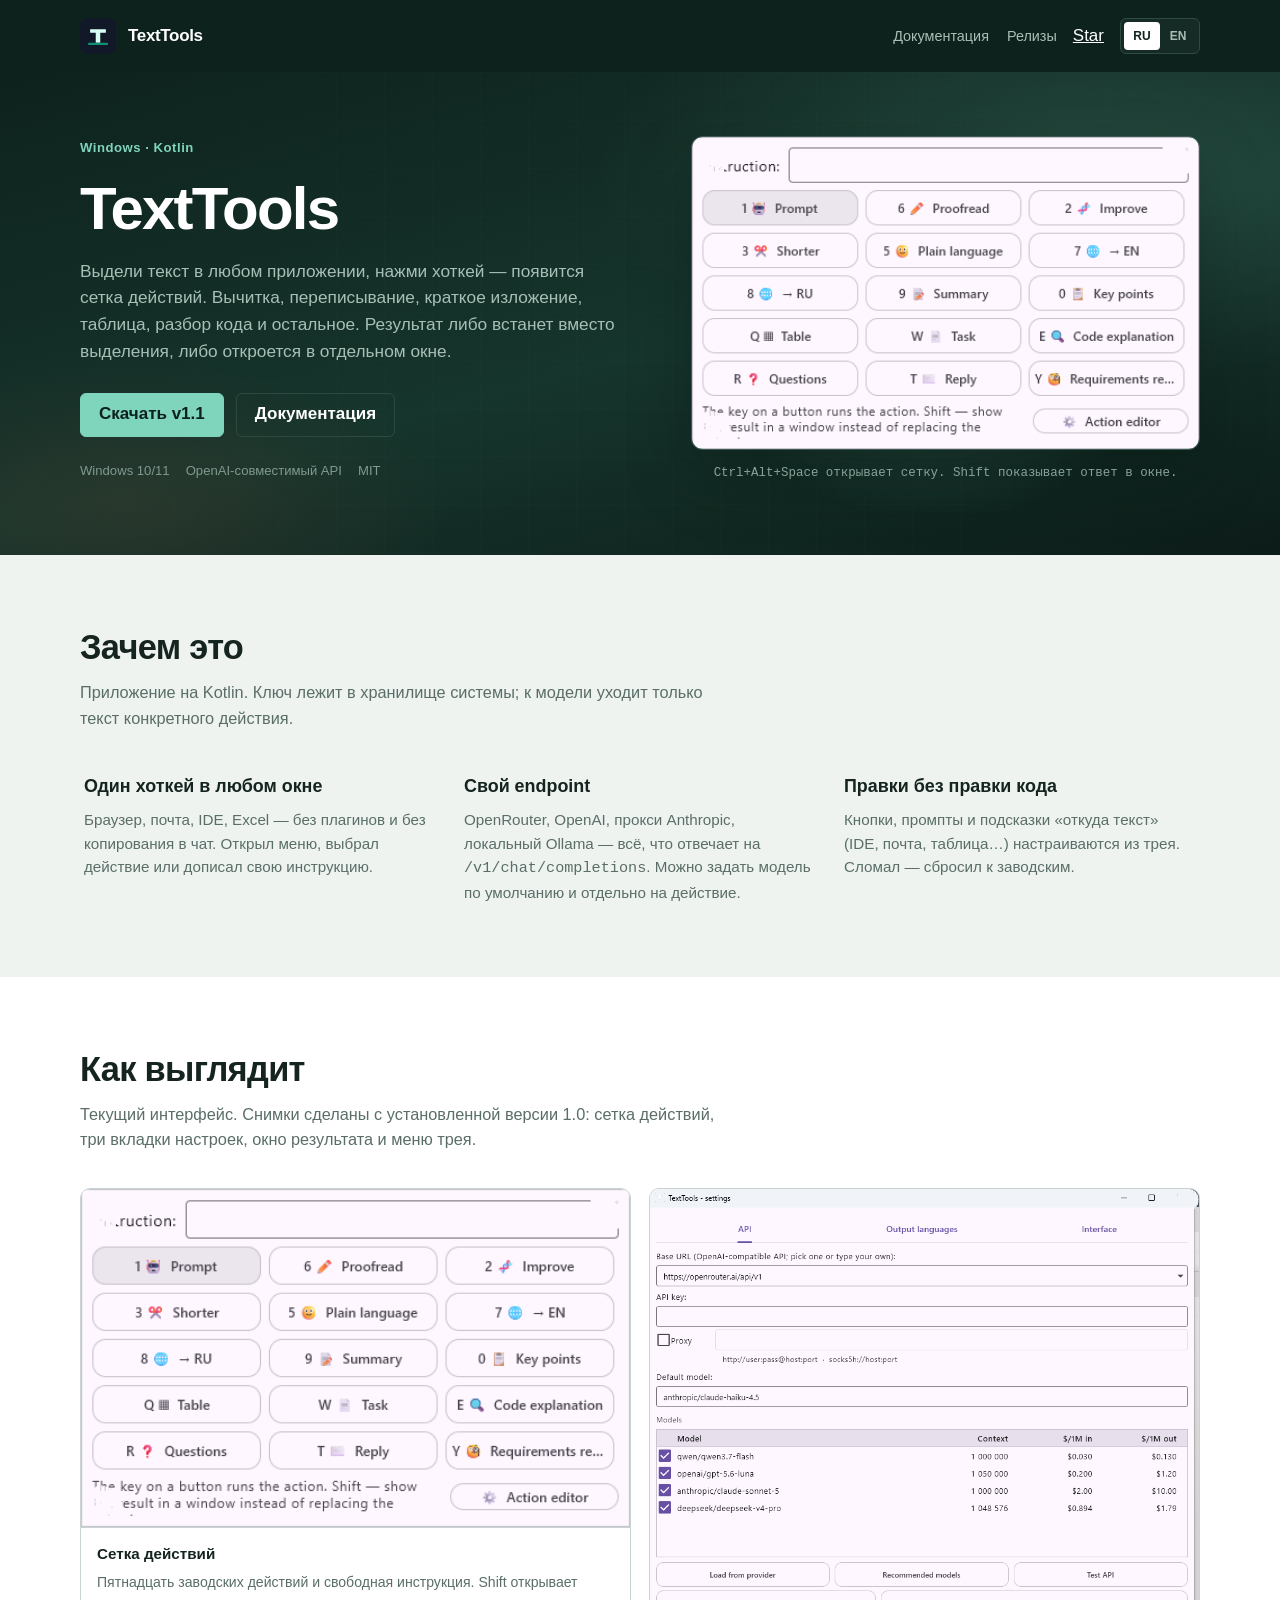
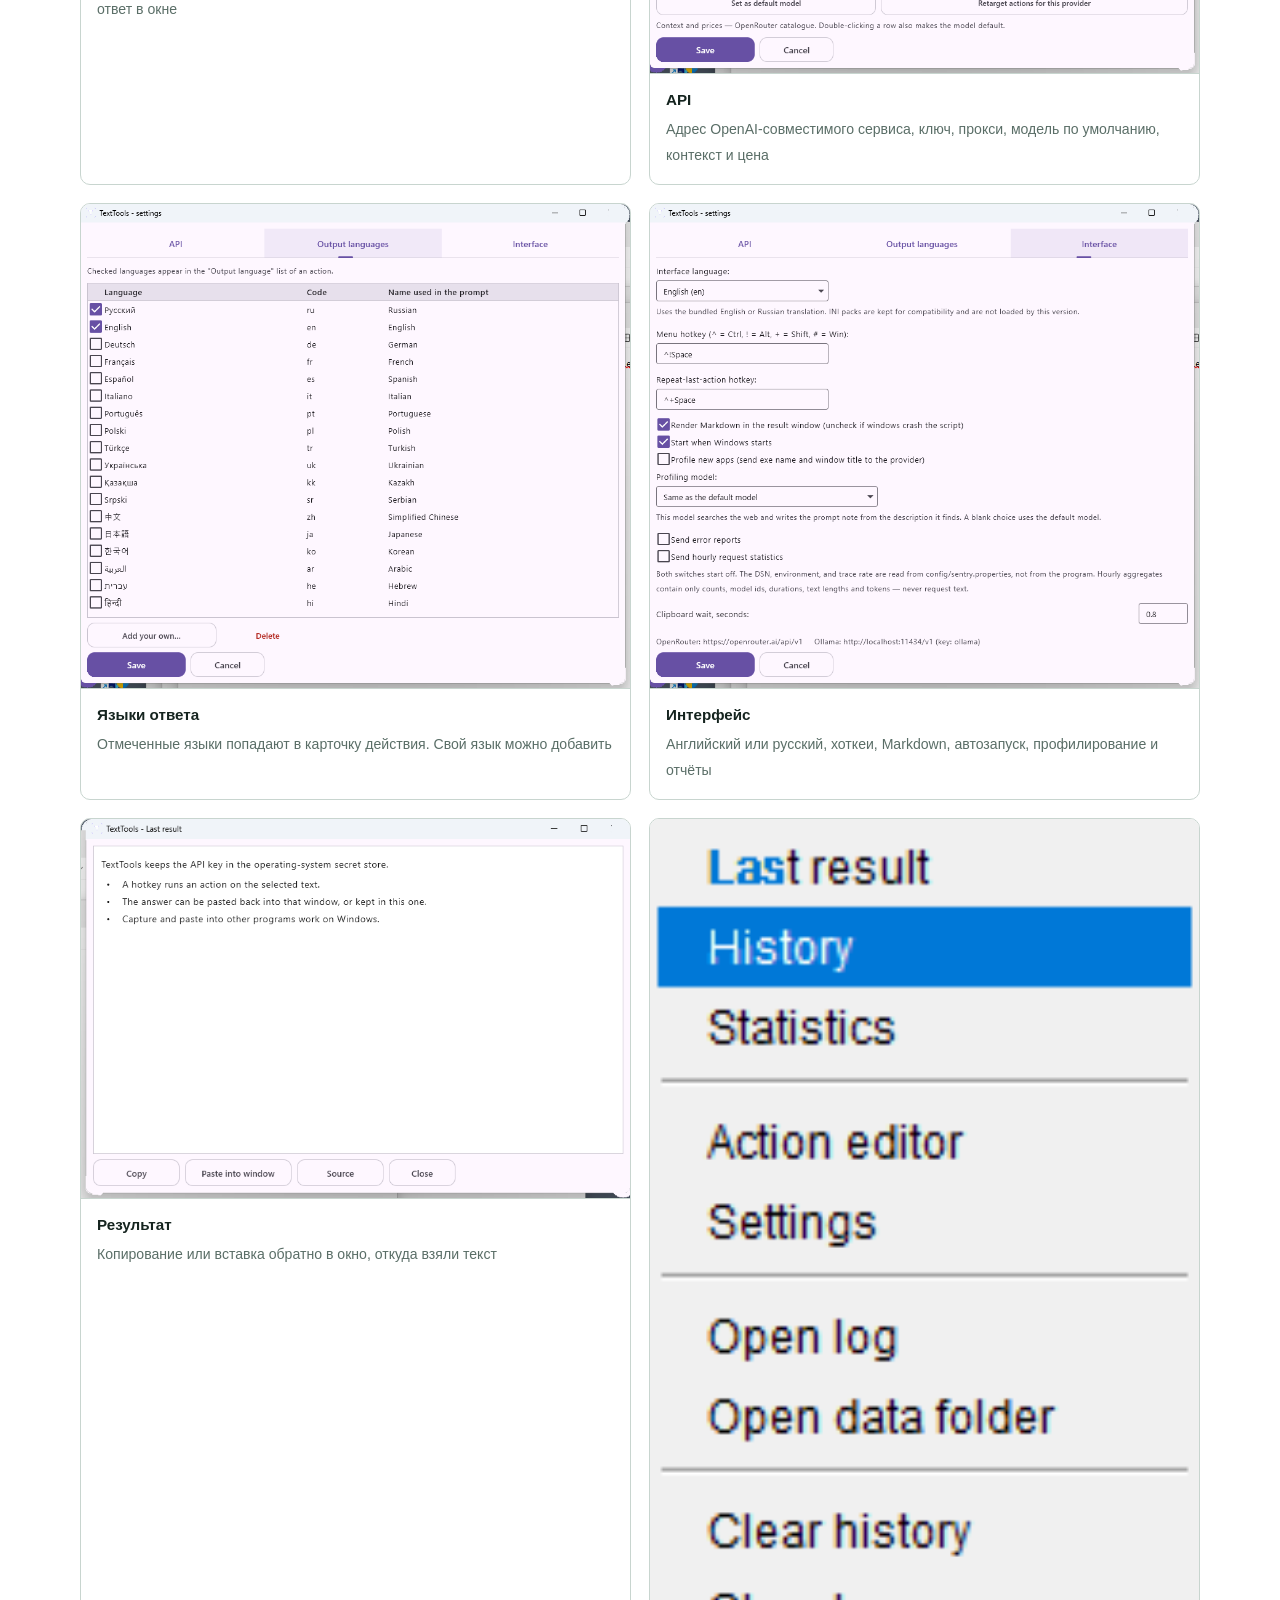
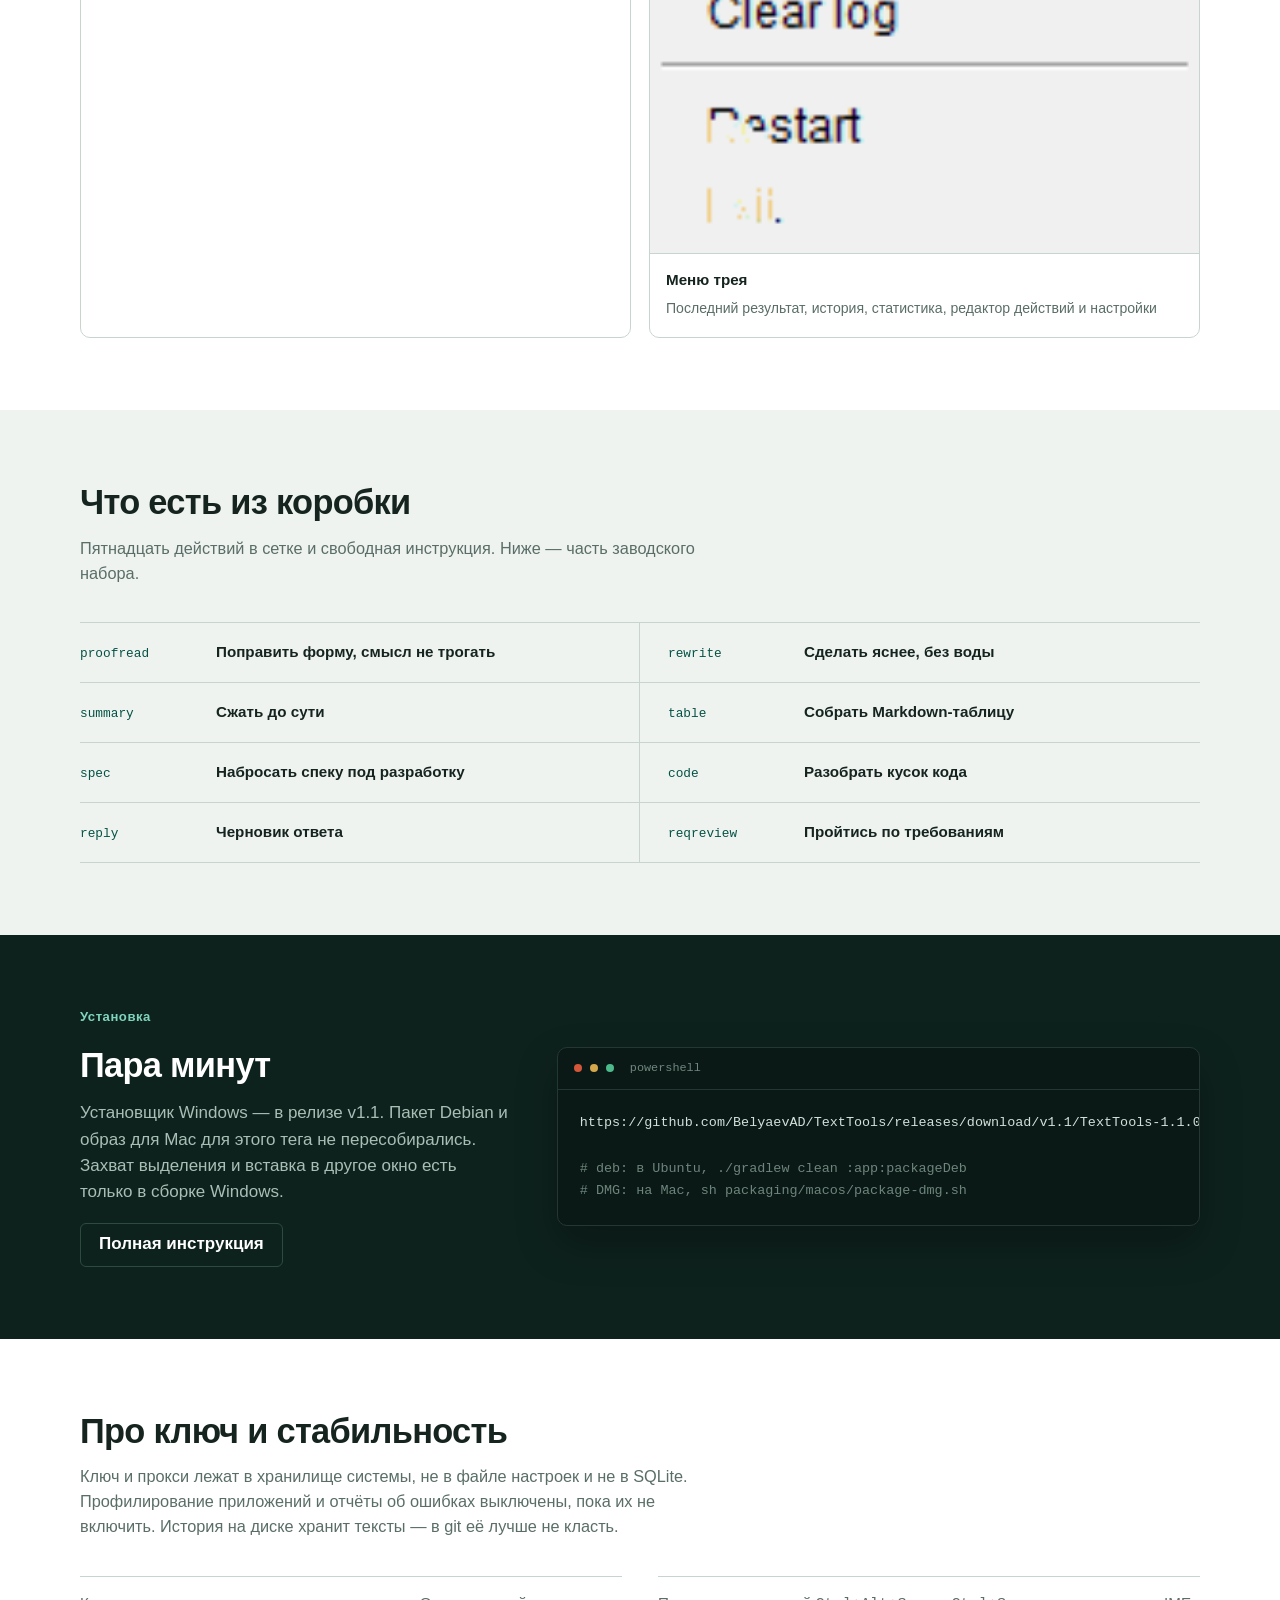
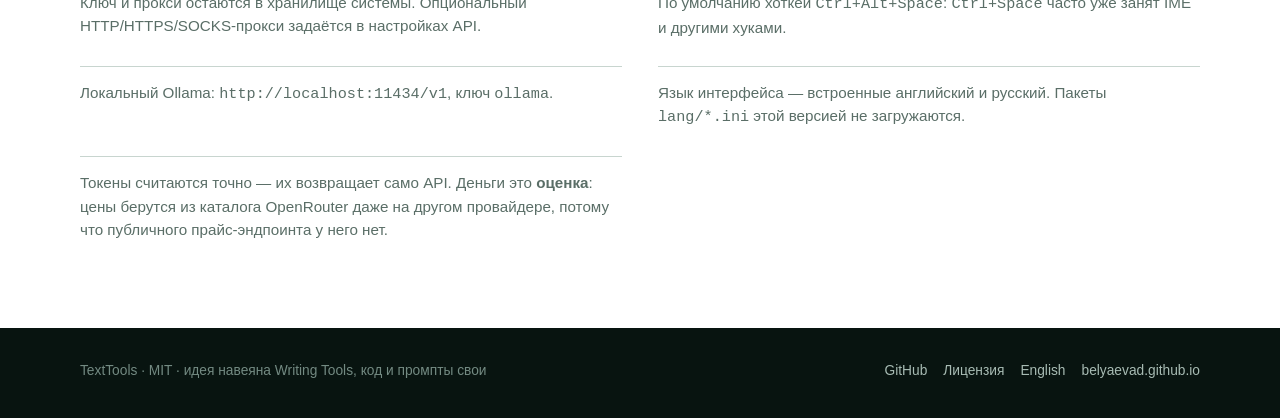
==== commit d7c4892a: "Point the site at the v1.1 Windows installer. The pictures stay the 1.0 captures. The Debian package" ====
--- a/index.html
+++ b/index.html
@@ -45,9 +45,9 @@
             "name": "TextTools",
             "applicationCategory": "UtilitiesApplication",
             "operatingSystem": "Windows 10, Windows 11",
-            "softwareVersion": "1.0.0",
+            "softwareVersion": "1.1.0",
             "url": "https://belyaevad.github.io/TextTools/",
-            "downloadUrl": "https://github.com/BelyaevAD/TextTools/releases/tag/v1.0",
+            "downloadUrl": "https://github.com/BelyaevAD/TextTools/releases/tag/v1.1",
             "installUrl": "https://github.com/BelyaevAD/TextTools",
             "description": "Приложение на Kotlin: выделение текста в любом окне Windows, хоткей и действия через OpenAI-совместимый API.",
             "license": "https://github.com/BelyaevAD/TextTools/blob/main/LICENSE",
@@ -126,7 +126,7 @@
             <h1>TextTools</h1>
             <p class="hero-lead">Выдели текст в любом приложении, нажми хоткей — появится сетка действий. Вычитка, переписывание, краткое изложение, таблица, разбор кода и остальное. Результат либо встанет вместо выделения, либо откроется в отдельном окне.</p>
             <div class="hero-actions">
-              <a class="button" href="https://github.com/BelyaevAD/TextTools/releases/tag/v1.0" target="_blank" rel="noopener noreferrer">Скачать v1.0</a>
+              <a class="button" href="https://github.com/BelyaevAD/TextTools/releases/tag/v1.1" target="_blank" rel="noopener noreferrer">Скачать v1.1</a>
               <a class="button secondary" href="https://github.com/BelyaevAD/TextTools/blob/main/README.md" target="_blank" rel="noopener noreferrer">Документация</a>
             </div>
             <div class="hero-meta" aria-label="Кратко">
@@ -244,7 +244,7 @@
           <div class="quick-copy">
             <p class="eyebrow">Установка</p>
             <h2>Пара минут</h2>
-            <p>Установщик Windows и пакет Debian — в релизе v1.0. Образ для Mac собирается на Mac. Захват выделения и вставка в другое окно есть только в сборке Windows.</p>
+            <p>Установщик Windows — в релизе v1.1. Пакет Debian и образ для Mac для этого тега не пересобирались. Захват выделения и вставка в другое окно есть только в сборке Windows.</p>
             <a class="button secondary" href="https://github.com/BelyaevAD/TextTools/blob/main/README.md" target="_blank" rel="noopener noreferrer">Полная инструкция</a>
           </div>
           <div class="code-window" aria-label="Команды установки">
@@ -254,9 +254,9 @@
               <span class="window-dot green"></span>
               <span>powershell</span>
             </div>
-            <pre><code>https://github.com/BelyaevAD/TextTools/releases/download/v1.0/TextTools-1.0.0.msi
-https://github.com/BelyaevAD/TextTools/releases/download/v1.0/texttools_1.0.0_amd64.deb
-
+            <pre><code>https://github.com/BelyaevAD/TextTools/releases/download/v1.1/TextTools-1.1.0.msi
+
+<span class="code-comment"># deb: в Ubuntu, ./gradlew clean :app:packageDeb</span>
 <span class="code-comment"># DMG: на Mac, sh packaging/macos/package-dmg.sh</span></code></pre>
           </div>
         </div>
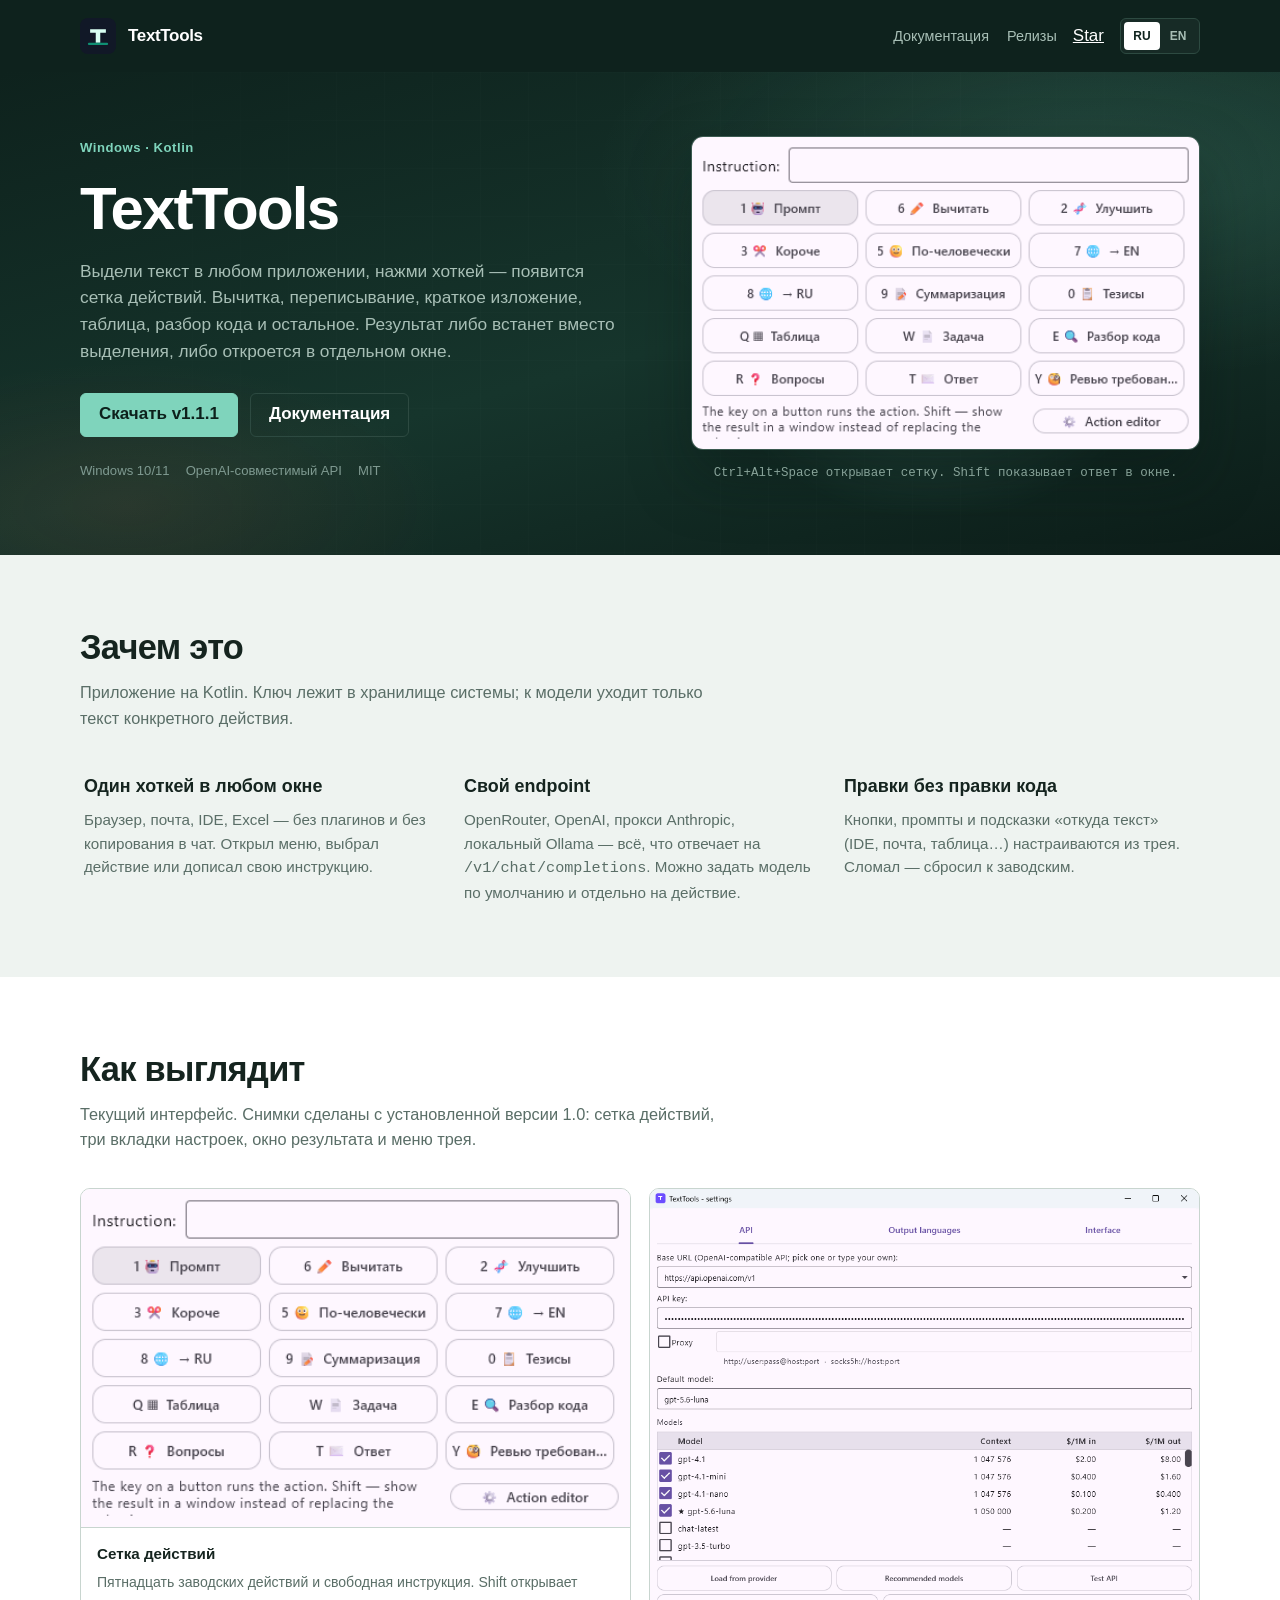
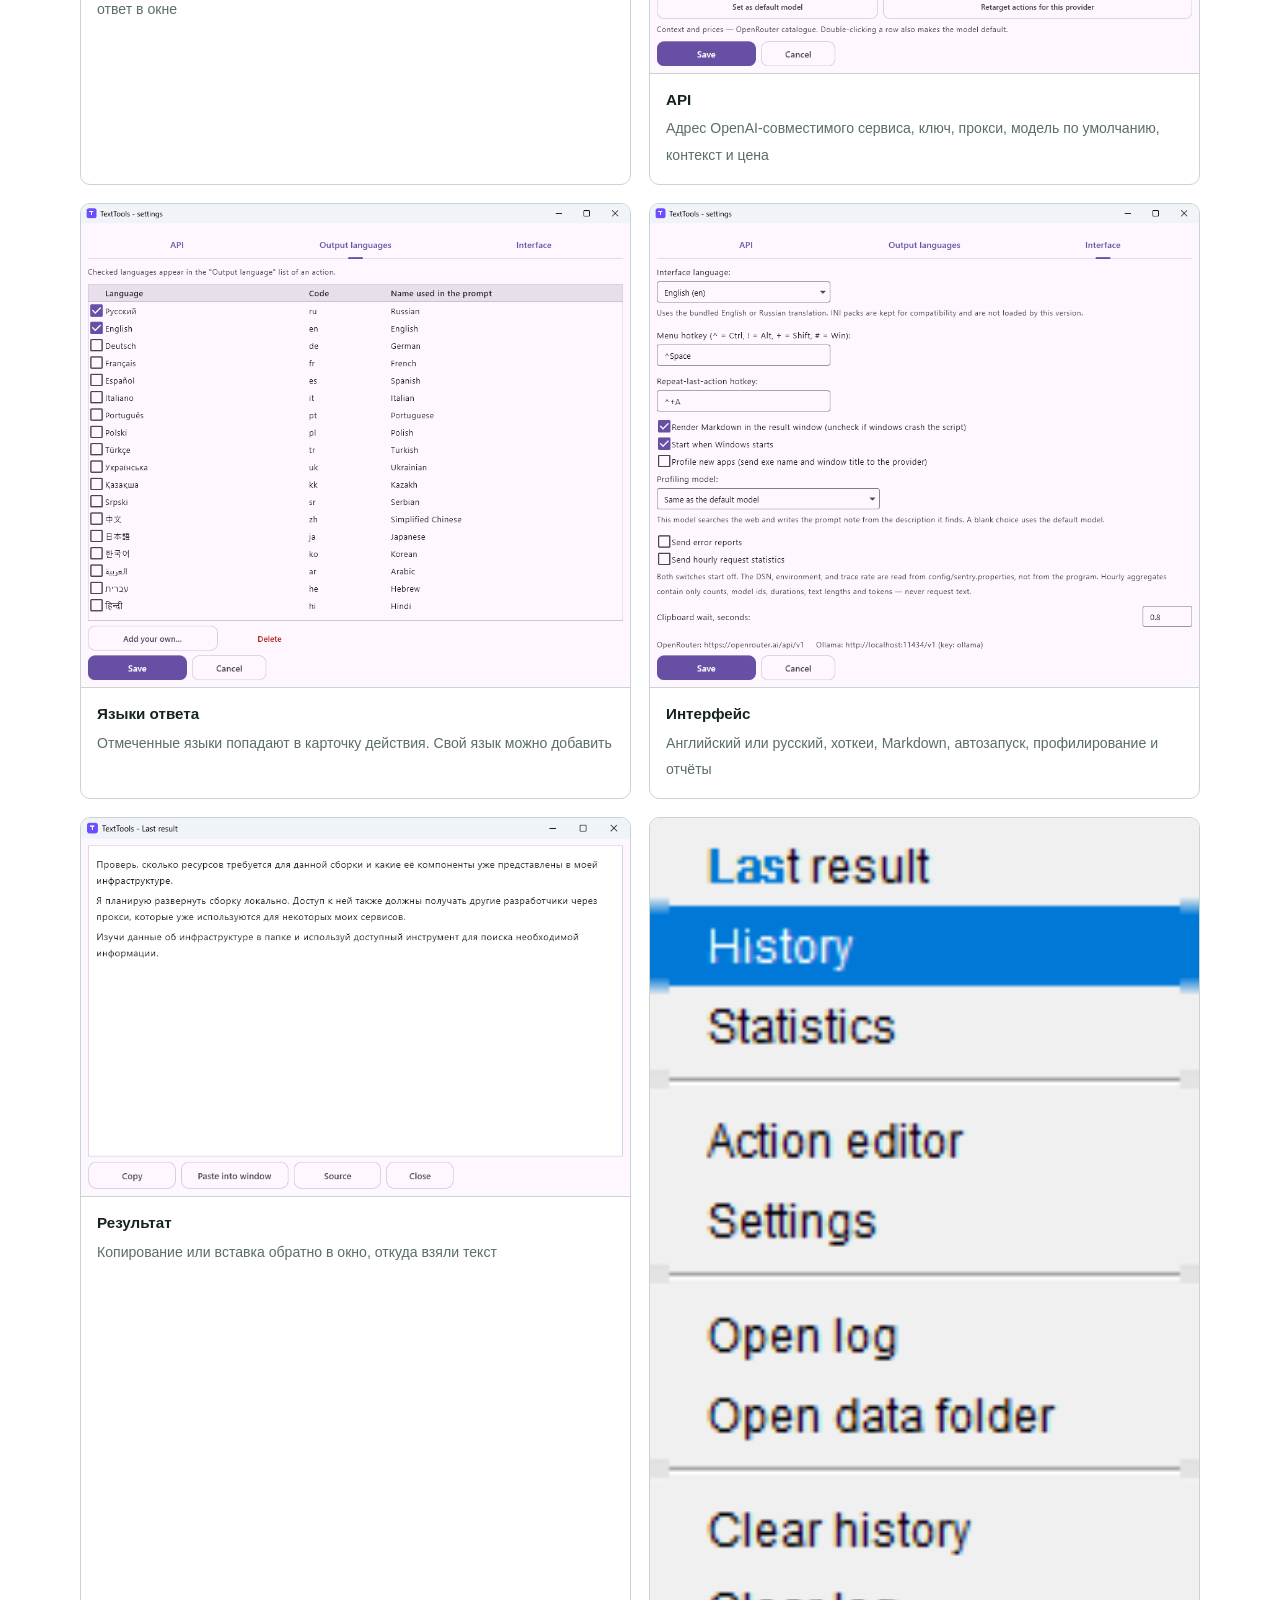
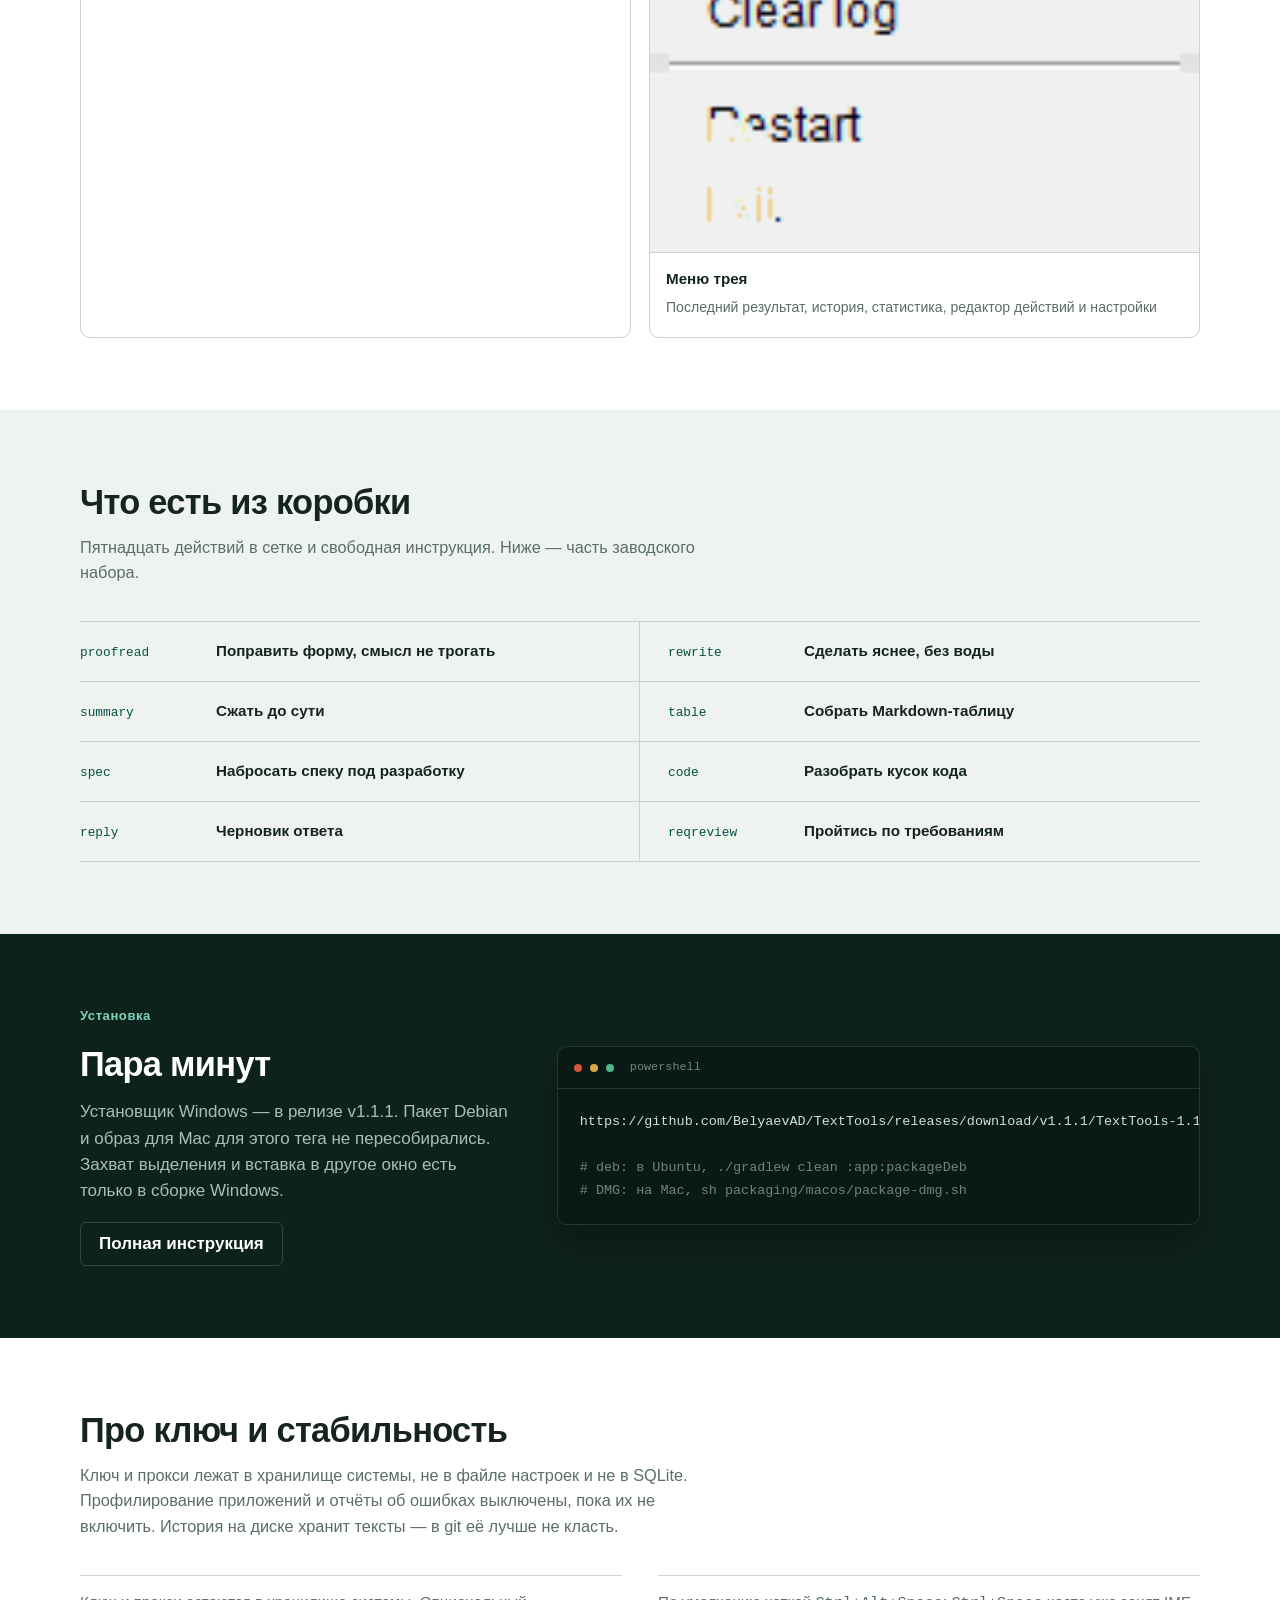
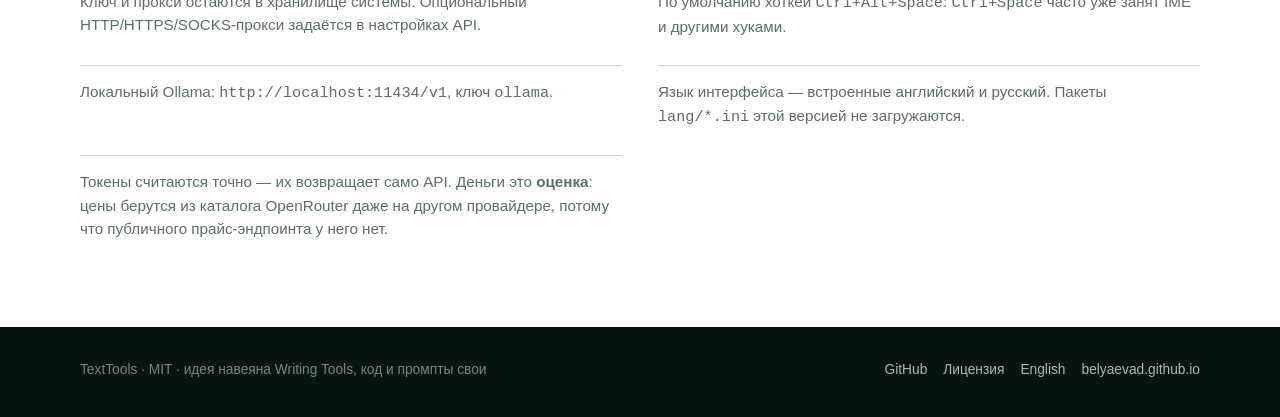
==== commit c17c6659: "Point the site at the v1.1.1 Windows installer." ====
--- a/index.html
+++ b/index.html
@@ -45,9 +45,9 @@
             "name": "TextTools",
             "applicationCategory": "UtilitiesApplication",
             "operatingSystem": "Windows 10, Windows 11",
-            "softwareVersion": "1.1.0",
+            "softwareVersion": "1.1.1",
             "url": "https://belyaevad.github.io/TextTools/",
-            "downloadUrl": "https://github.com/BelyaevAD/TextTools/releases/tag/v1.1",
+            "downloadUrl": "https://github.com/BelyaevAD/TextTools/releases/tag/v1.1.1",
             "installUrl": "https://github.com/BelyaevAD/TextTools",
             "description": "Приложение на Kotlin: выделение текста в любом окне Windows, хоткей и действия через OpenAI-совместимый API.",
             "license": "https://github.com/BelyaevAD/TextTools/blob/main/LICENSE",
@@ -126,7 +126,7 @@
             <h1>TextTools</h1>
             <p class="hero-lead">Выдели текст в любом приложении, нажми хоткей — появится сетка действий. Вычитка, переписывание, краткое изложение, таблица, разбор кода и остальное. Результат либо встанет вместо выделения, либо откроется в отдельном окне.</p>
             <div class="hero-actions">
-              <a class="button" href="https://github.com/BelyaevAD/TextTools/releases/tag/v1.1" target="_blank" rel="noopener noreferrer">Скачать v1.1</a>
+              <a class="button" href="https://github.com/BelyaevAD/TextTools/releases/tag/v1.1.1" target="_blank" rel="noopener noreferrer">Скачать v1.1.1</a>
               <a class="button secondary" href="https://github.com/BelyaevAD/TextTools/blob/main/README.md" target="_blank" rel="noopener noreferrer">Документация</a>
             </div>
             <div class="hero-meta" aria-label="Кратко">
@@ -244,7 +244,7 @@
           <div class="quick-copy">
             <p class="eyebrow">Установка</p>
             <h2>Пара минут</h2>
-            <p>Установщик Windows — в релизе v1.1. Пакет Debian и образ для Mac для этого тега не пересобирались. Захват выделения и вставка в другое окно есть только в сборке Windows.</p>
+            <p>Установщик Windows — в релизе v1.1.1. Пакет Debian и образ для Mac для этого тега не пересобирались. Захват выделения и вставка в другое окно есть только в сборке Windows.</p>
             <a class="button secondary" href="https://github.com/BelyaevAD/TextTools/blob/main/README.md" target="_blank" rel="noopener noreferrer">Полная инструкция</a>
           </div>
           <div class="code-window" aria-label="Команды установки">
@@ -254,7 +254,7 @@
               <span class="window-dot green"></span>
               <span>powershell</span>
             </div>
-            <pre><code>https://github.com/BelyaevAD/TextTools/releases/download/v1.1/TextTools-1.1.0.msi
+            <pre><code>https://github.com/BelyaevAD/TextTools/releases/download/v1.1.1/TextTools-1.1.1.msi
 
 <span class="code-comment"># deb: в Ubuntu, ./gradlew clean :app:packageDeb</span>
 <span class="code-comment"># DMG: на Mac, sh packaging/macos/package-dmg.sh</span></code></pre>
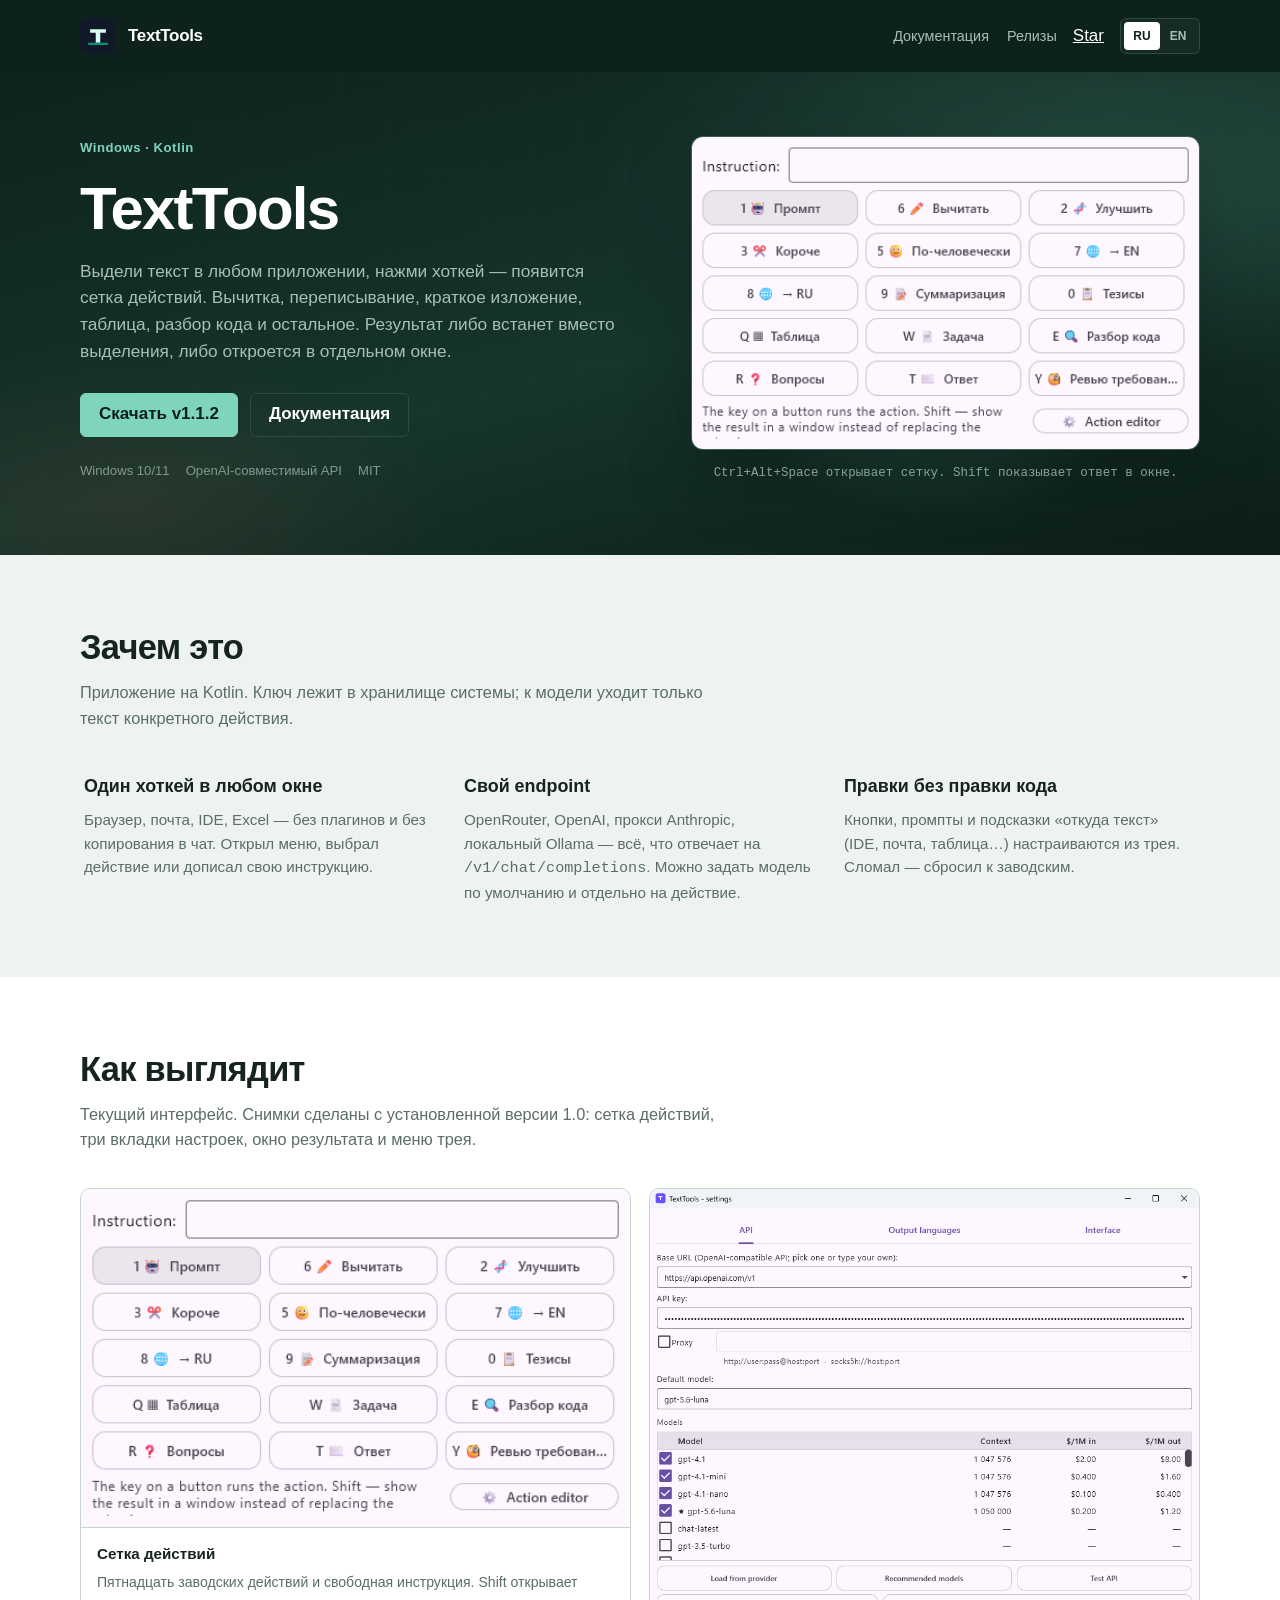
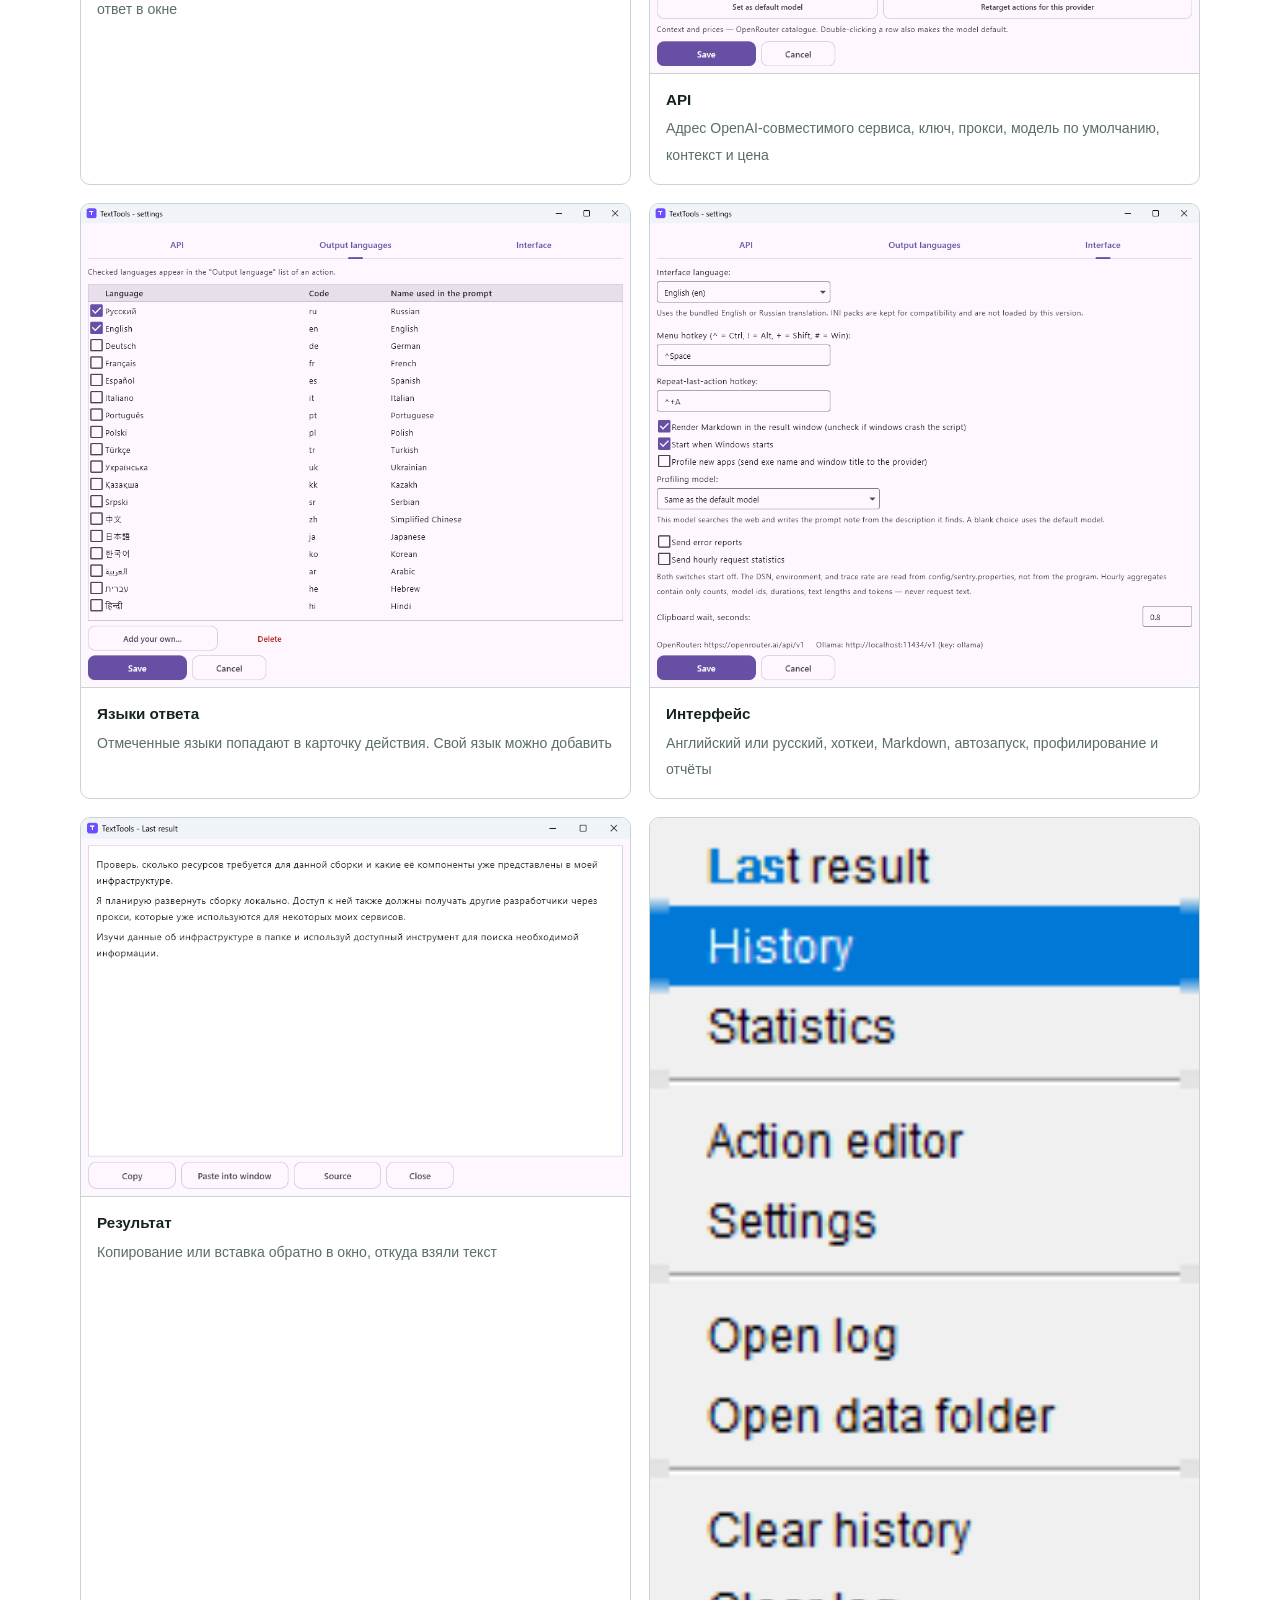
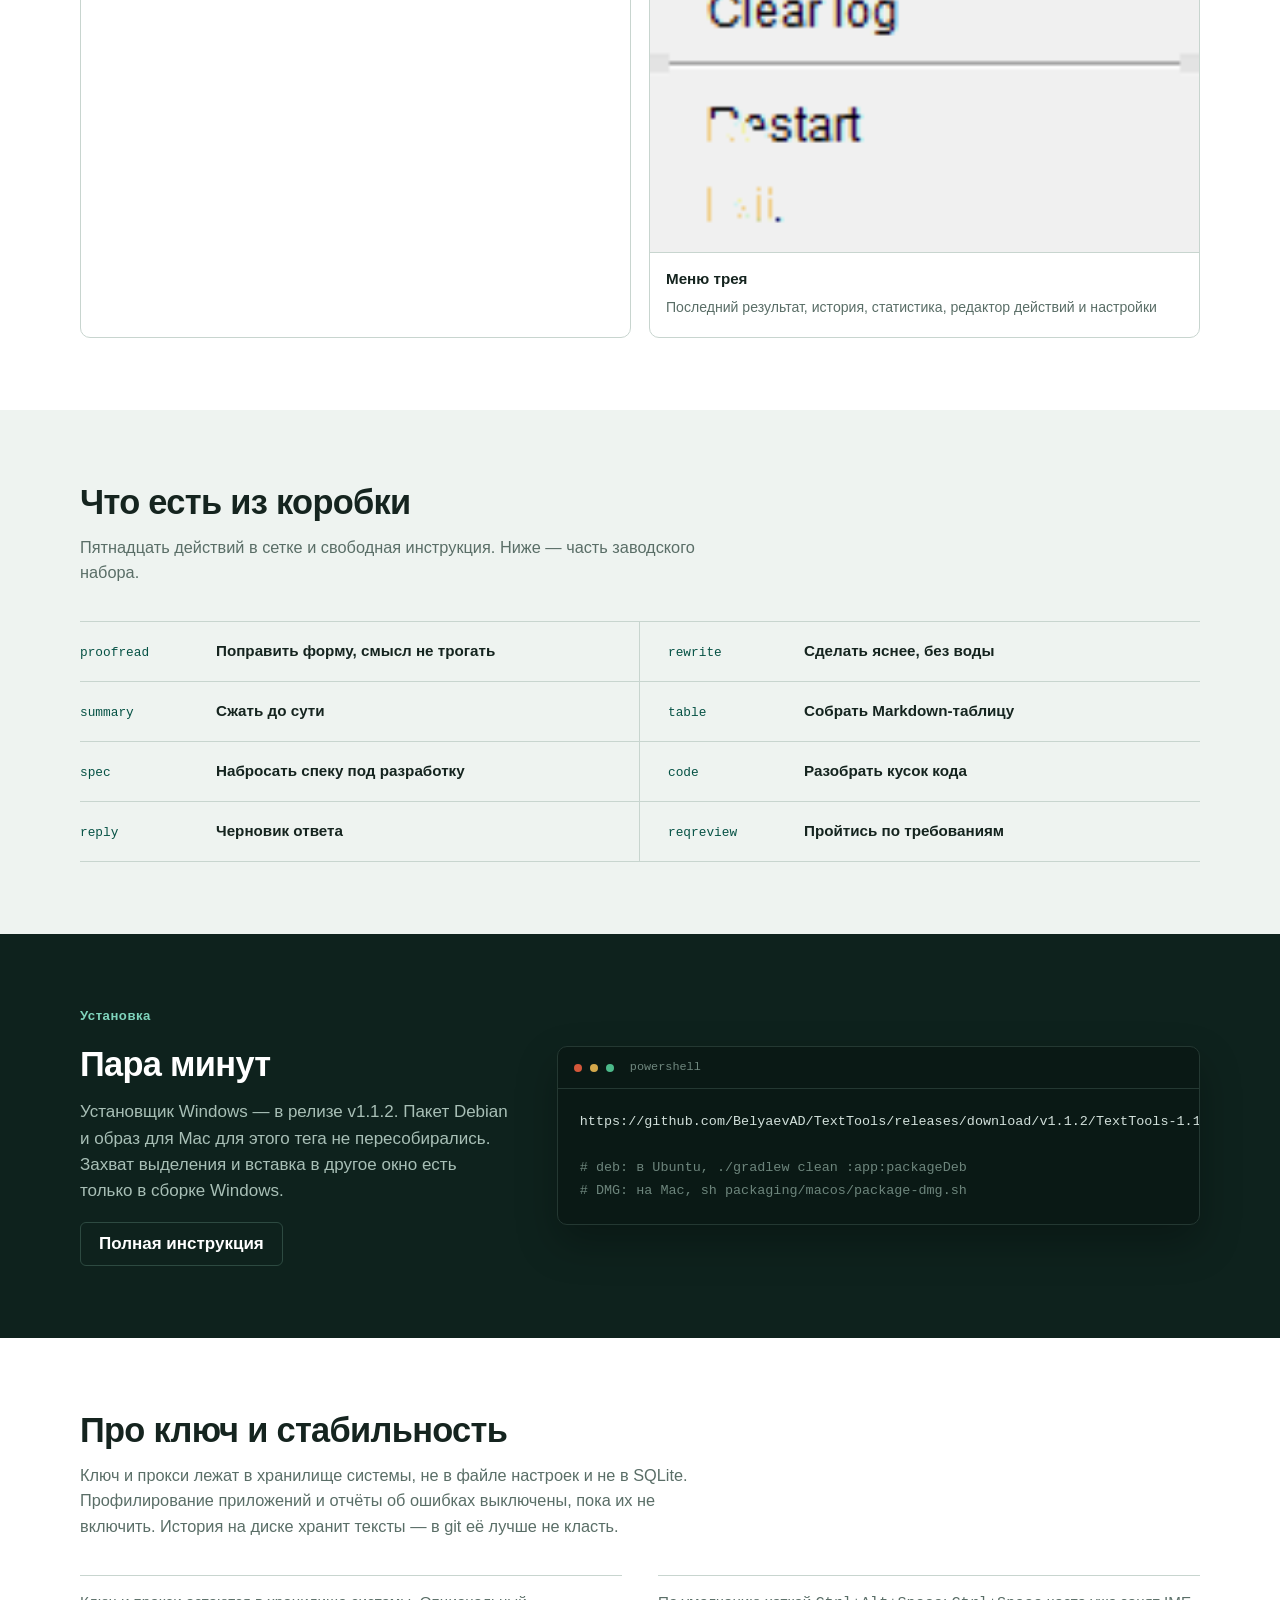
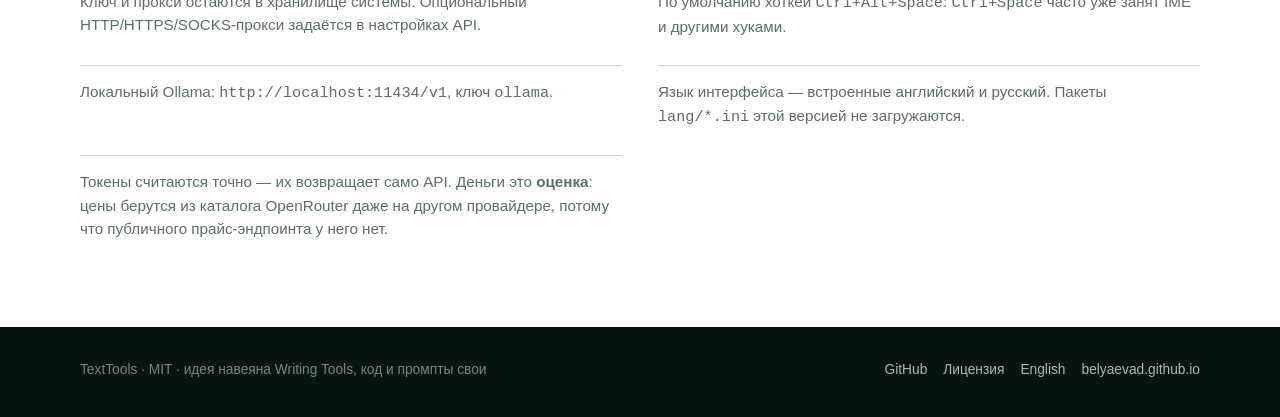
==== commit 7be8d907: "Point the site at the v1.1.2 Windows installer." ====
--- a/index.html
+++ b/index.html
@@ -45,9 +45,9 @@
             "name": "TextTools",
             "applicationCategory": "UtilitiesApplication",
             "operatingSystem": "Windows 10, Windows 11",
-            "softwareVersion": "1.1.1",
+            "softwareVersion": "1.1.2",
             "url": "https://belyaevad.github.io/TextTools/",
-            "downloadUrl": "https://github.com/BelyaevAD/TextTools/releases/tag/v1.1.1",
+            "downloadUrl": "https://github.com/BelyaevAD/TextTools/releases/tag/v1.1.2",
             "installUrl": "https://github.com/BelyaevAD/TextTools",
             "description": "Приложение на Kotlin: выделение текста в любом окне Windows, хоткей и действия через OpenAI-совместимый API.",
             "license": "https://github.com/BelyaevAD/TextTools/blob/main/LICENSE",
@@ -126,7 +126,7 @@
             <h1>TextTools</h1>
             <p class="hero-lead">Выдели текст в любом приложении, нажми хоткей — появится сетка действий. Вычитка, переписывание, краткое изложение, таблица, разбор кода и остальное. Результат либо встанет вместо выделения, либо откроется в отдельном окне.</p>
             <div class="hero-actions">
-              <a class="button" href="https://github.com/BelyaevAD/TextTools/releases/tag/v1.1.1" target="_blank" rel="noopener noreferrer">Скачать v1.1.1</a>
+              <a class="button" href="https://github.com/BelyaevAD/TextTools/releases/tag/v1.1.2" target="_blank" rel="noopener noreferrer">Скачать v1.1.2</a>
               <a class="button secondary" href="https://github.com/BelyaevAD/TextTools/blob/main/README.md" target="_blank" rel="noopener noreferrer">Документация</a>
             </div>
             <div class="hero-meta" aria-label="Кратко">
@@ -244,7 +244,7 @@
           <div class="quick-copy">
             <p class="eyebrow">Установка</p>
             <h2>Пара минут</h2>
-            <p>Установщик Windows — в релизе v1.1.1. Пакет Debian и образ для Mac для этого тега не пересобирались. Захват выделения и вставка в другое окно есть только в сборке Windows.</p>
+            <p>Установщик Windows — в релизе v1.1.2. Пакет Debian и образ для Mac для этого тега не пересобирались. Захват выделения и вставка в другое окно есть только в сборке Windows.</p>
             <a class="button secondary" href="https://github.com/BelyaevAD/TextTools/blob/main/README.md" target="_blank" rel="noopener noreferrer">Полная инструкция</a>
           </div>
           <div class="code-window" aria-label="Команды установки">
@@ -254,7 +254,7 @@
               <span class="window-dot green"></span>
               <span>powershell</span>
             </div>
-            <pre><code>https://github.com/BelyaevAD/TextTools/releases/download/v1.1.1/TextTools-1.1.1.msi
+            <pre><code>https://github.com/BelyaevAD/TextTools/releases/download/v1.1.2/TextTools-1.1.2.msi
 
 <span class="code-comment"># deb: в Ubuntu, ./gradlew clean :app:packageDeb</span>
 <span class="code-comment"># DMG: на Mac, sh packaging/macos/package-dmg.sh</span></code></pre>
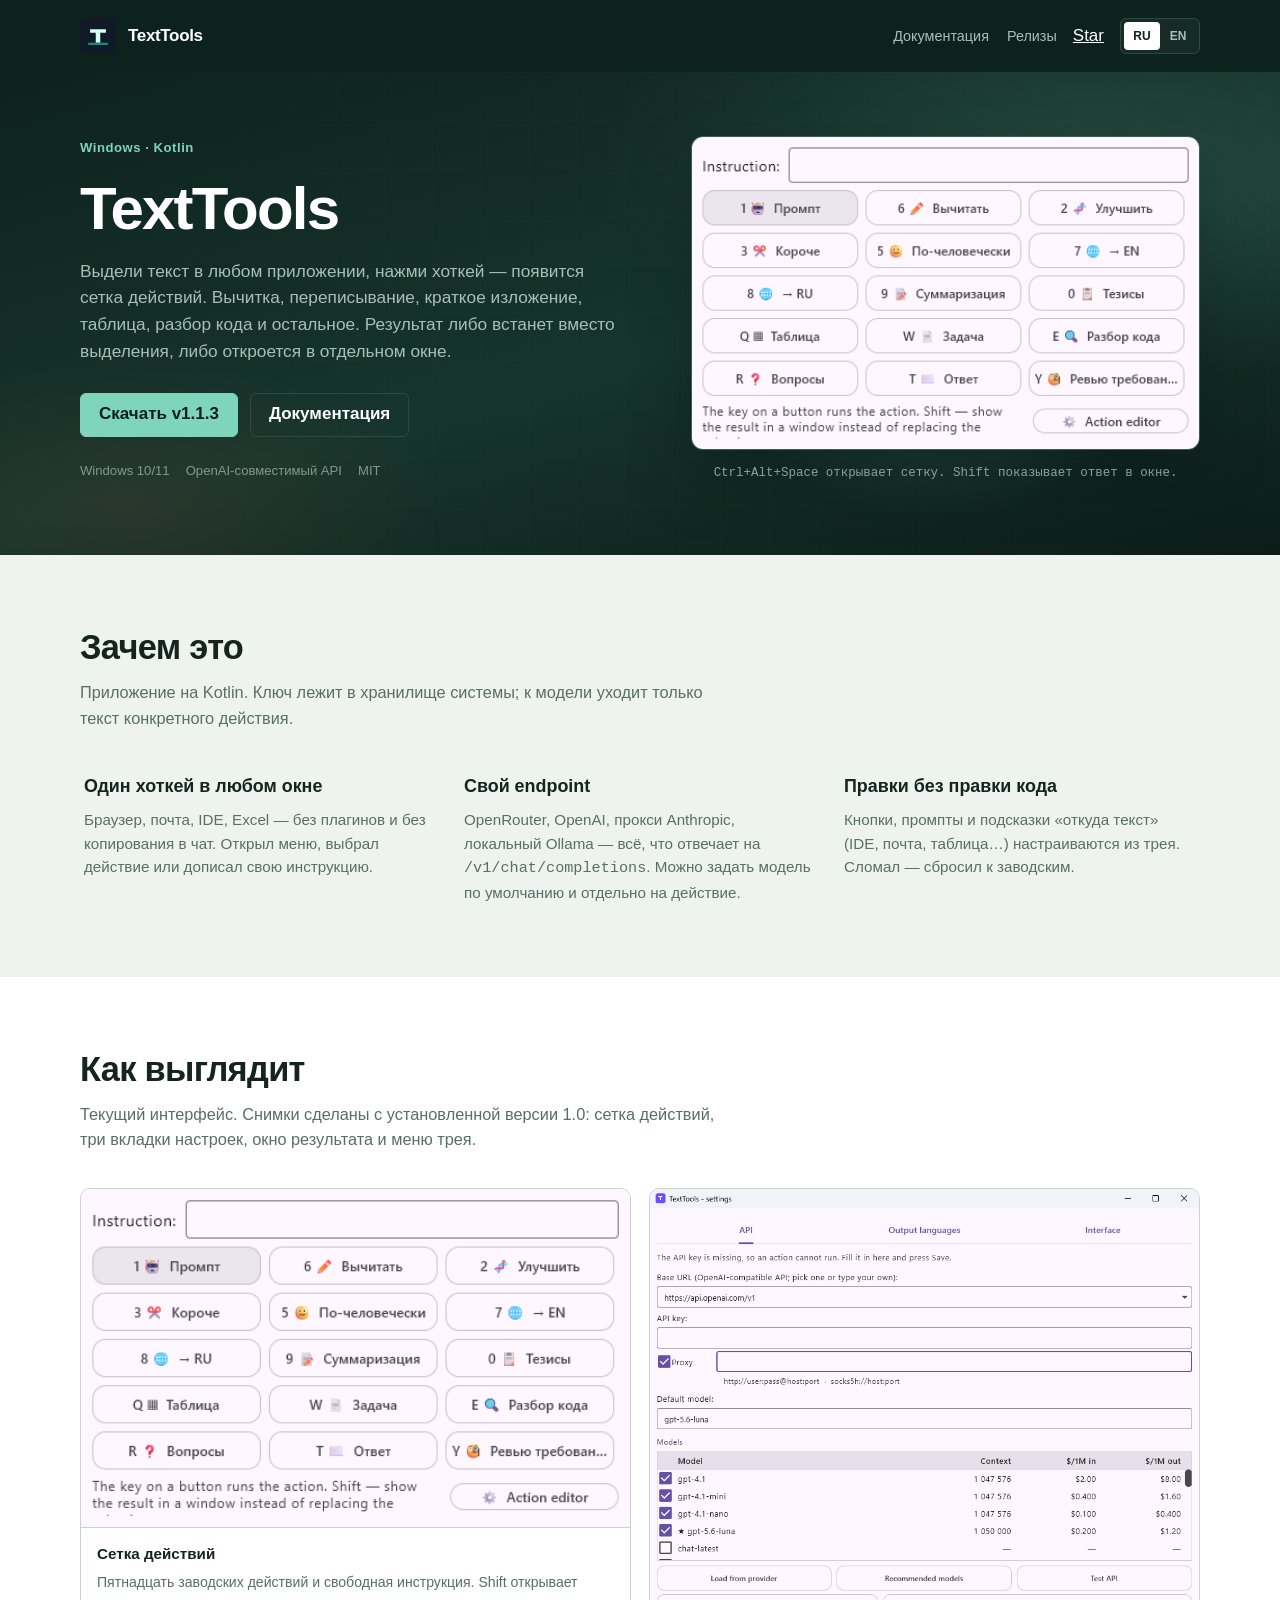
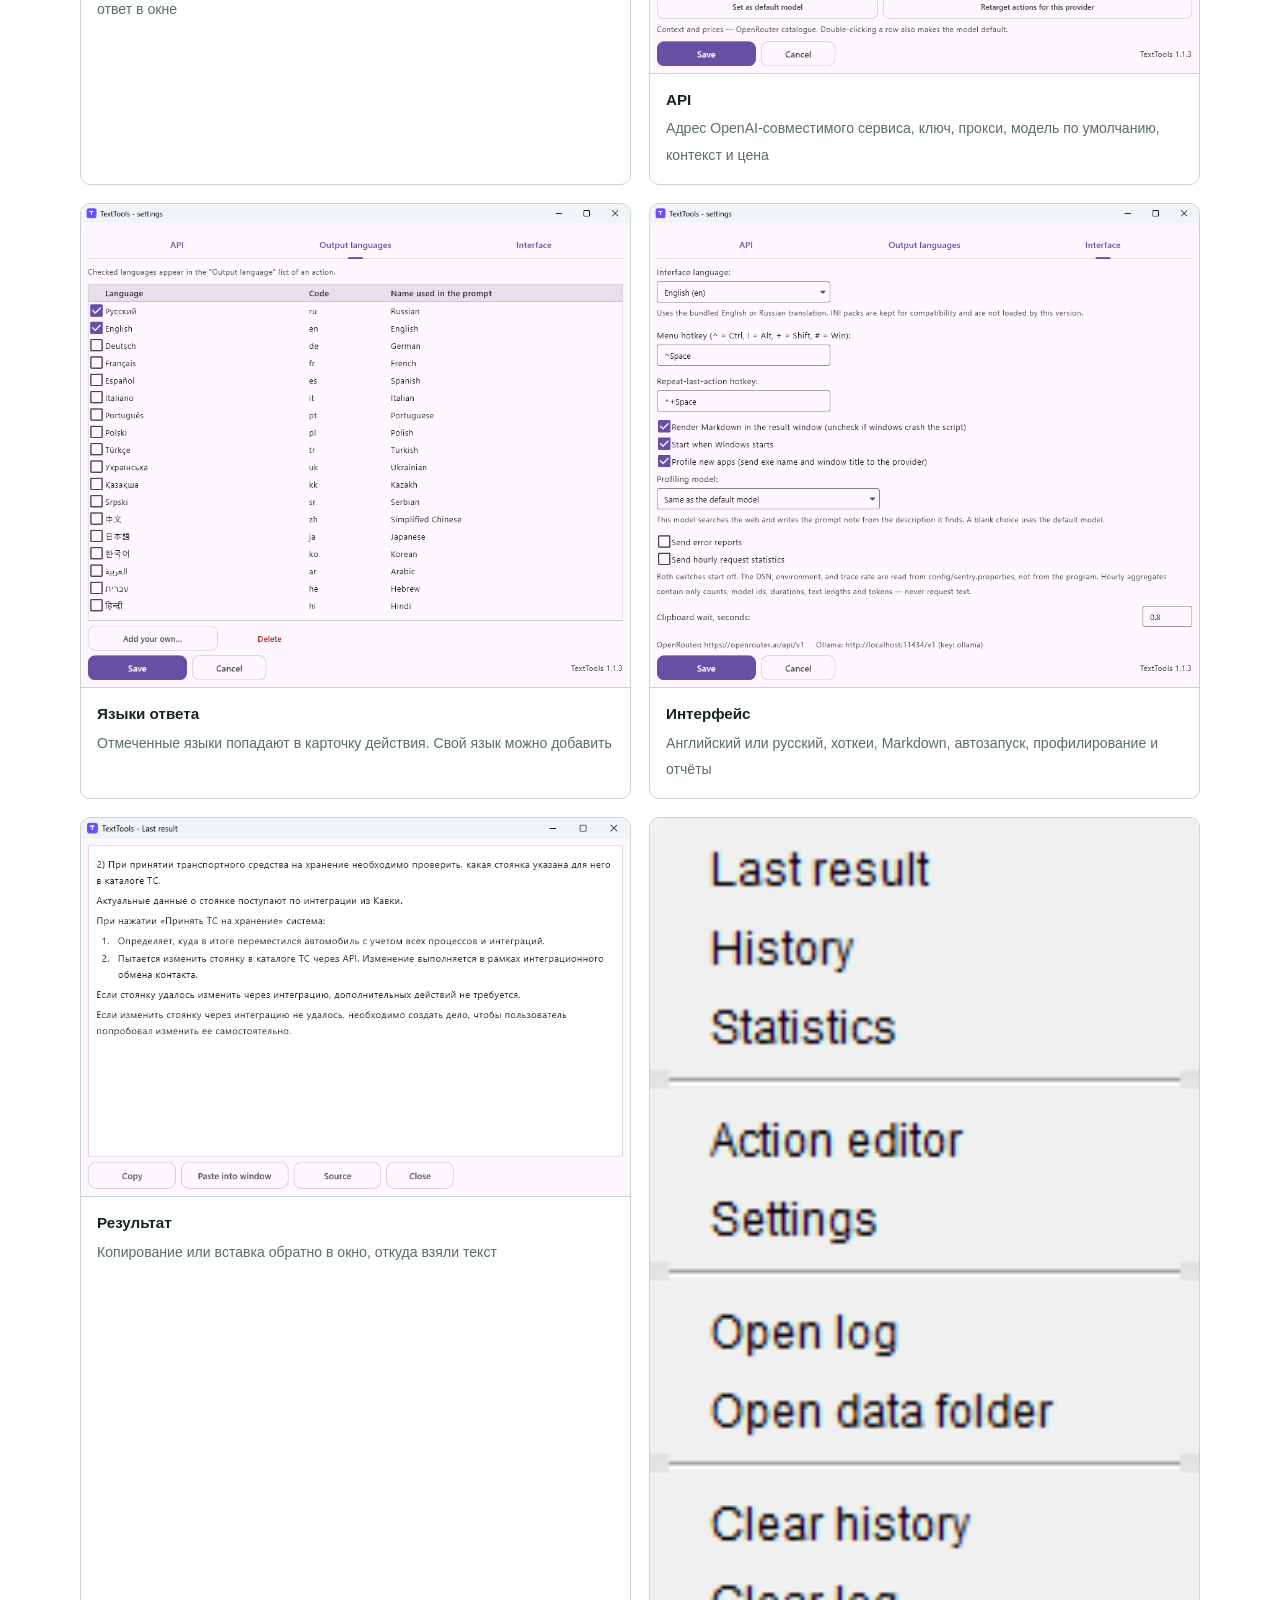
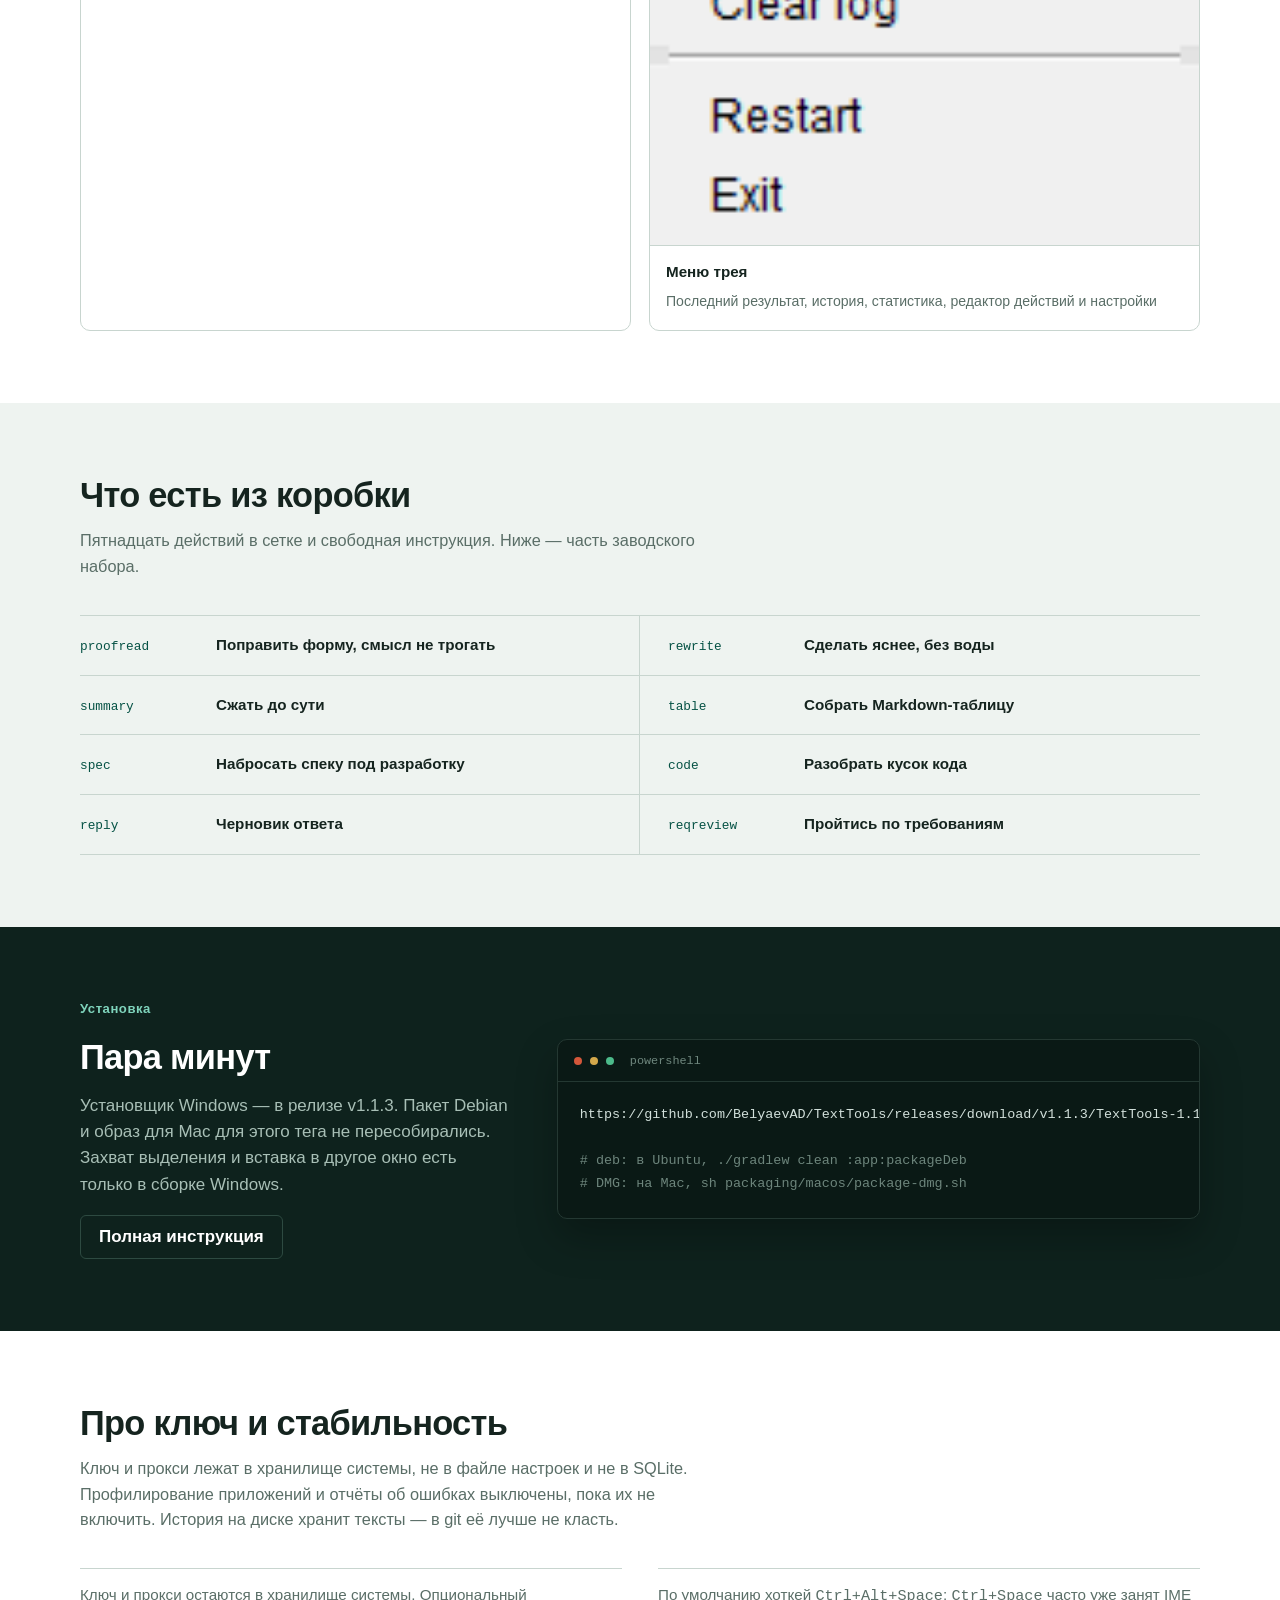
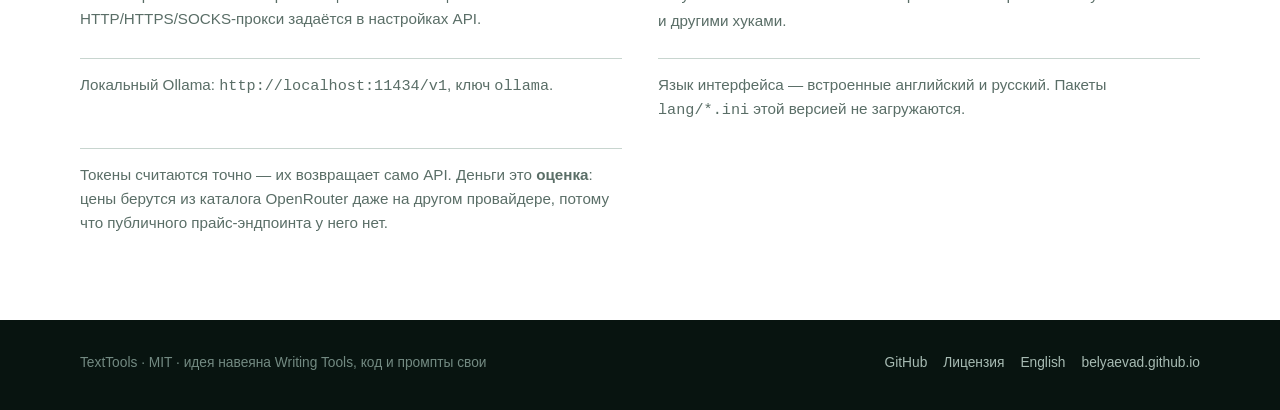
==== commit 8b5d0e90: "Point the site at the v1.1.3 Windows installer." ====
--- a/index.html
+++ b/index.html
@@ -45,9 +45,9 @@
             "name": "TextTools",
             "applicationCategory": "UtilitiesApplication",
             "operatingSystem": "Windows 10, Windows 11",
-            "softwareVersion": "1.1.2",
+            "softwareVersion": "1.1.3",
             "url": "https://belyaevad.github.io/TextTools/",
-            "downloadUrl": "https://github.com/BelyaevAD/TextTools/releases/tag/v1.1.2",
+            "downloadUrl": "https://github.com/BelyaevAD/TextTools/releases/tag/v1.1.3",
             "installUrl": "https://github.com/BelyaevAD/TextTools",
             "description": "Приложение на Kotlin: выделение текста в любом окне Windows, хоткей и действия через OpenAI-совместимый API.",
             "license": "https://github.com/BelyaevAD/TextTools/blob/main/LICENSE",
@@ -126,7 +126,7 @@
             <h1>TextTools</h1>
             <p class="hero-lead">Выдели текст в любом приложении, нажми хоткей — появится сетка действий. Вычитка, переписывание, краткое изложение, таблица, разбор кода и остальное. Результат либо встанет вместо выделения, либо откроется в отдельном окне.</p>
             <div class="hero-actions">
-              <a class="button" href="https://github.com/BelyaevAD/TextTools/releases/tag/v1.1.2" target="_blank" rel="noopener noreferrer">Скачать v1.1.2</a>
+              <a class="button" href="https://github.com/BelyaevAD/TextTools/releases/tag/v1.1.3" target="_blank" rel="noopener noreferrer">Скачать v1.1.3</a>
               <a class="button secondary" href="https://github.com/BelyaevAD/TextTools/blob/main/README.md" target="_blank" rel="noopener noreferrer">Документация</a>
             </div>
             <div class="hero-meta" aria-label="Кратко">
@@ -244,7 +244,7 @@
           <div class="quick-copy">
             <p class="eyebrow">Установка</p>
             <h2>Пара минут</h2>
-            <p>Установщик Windows — в релизе v1.1.2. Пакет Debian и образ для Mac для этого тега не пересобирались. Захват выделения и вставка в другое окно есть только в сборке Windows.</p>
+            <p>Установщик Windows — в релизе v1.1.3. Пакет Debian и образ для Mac для этого тега не пересобирались. Захват выделения и вставка в другое окно есть только в сборке Windows.</p>
             <a class="button secondary" href="https://github.com/BelyaevAD/TextTools/blob/main/README.md" target="_blank" rel="noopener noreferrer">Полная инструкция</a>
           </div>
           <div class="code-window" aria-label="Команды установки">
@@ -254,7 +254,7 @@
               <span class="window-dot green"></span>
               <span>powershell</span>
             </div>
-            <pre><code>https://github.com/BelyaevAD/TextTools/releases/download/v1.1.2/TextTools-1.1.2.msi
+            <pre><code>https://github.com/BelyaevAD/TextTools/releases/download/v1.1.3/TextTools-1.1.3.msi
 
 <span class="code-comment"># deb: в Ubuntu, ./gradlew clean :app:packageDeb</span>
 <span class="code-comment"># DMG: на Mac, sh packaging/macos/package-dmg.sh</span></code></pre>
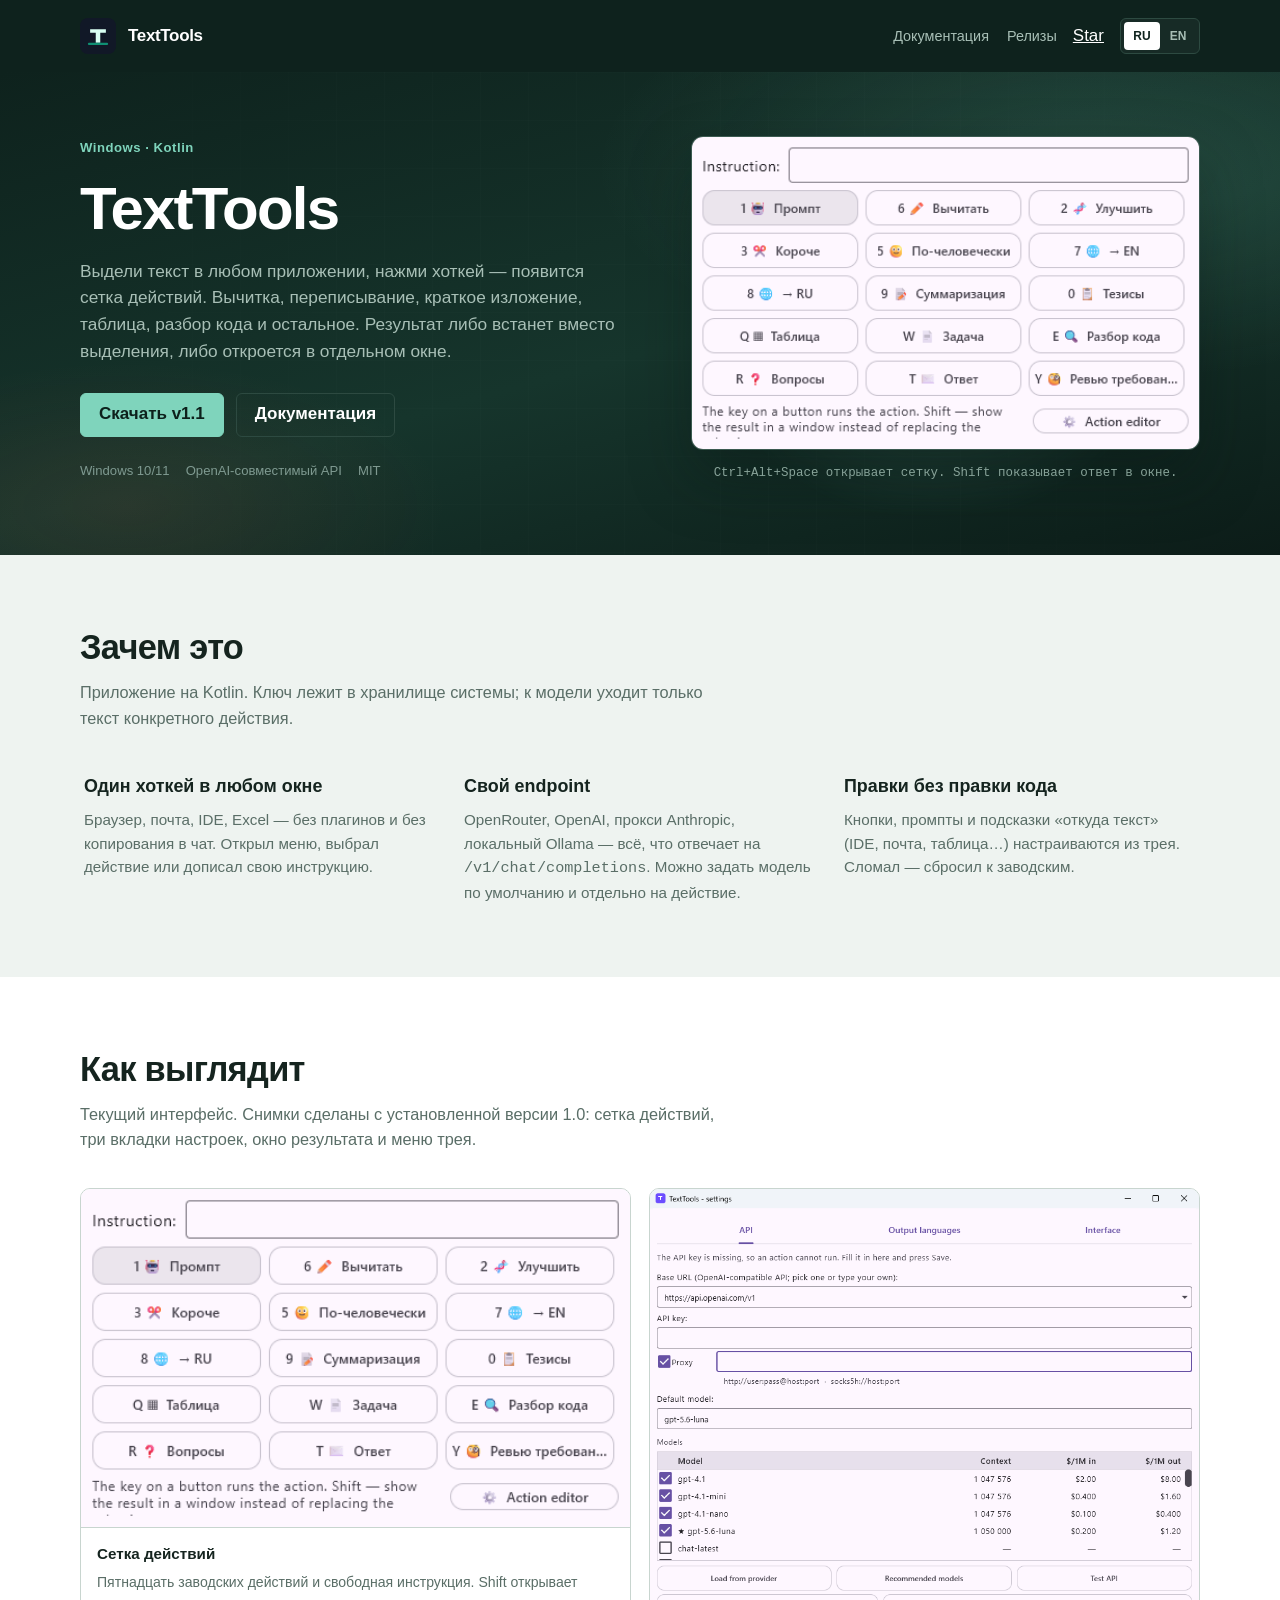
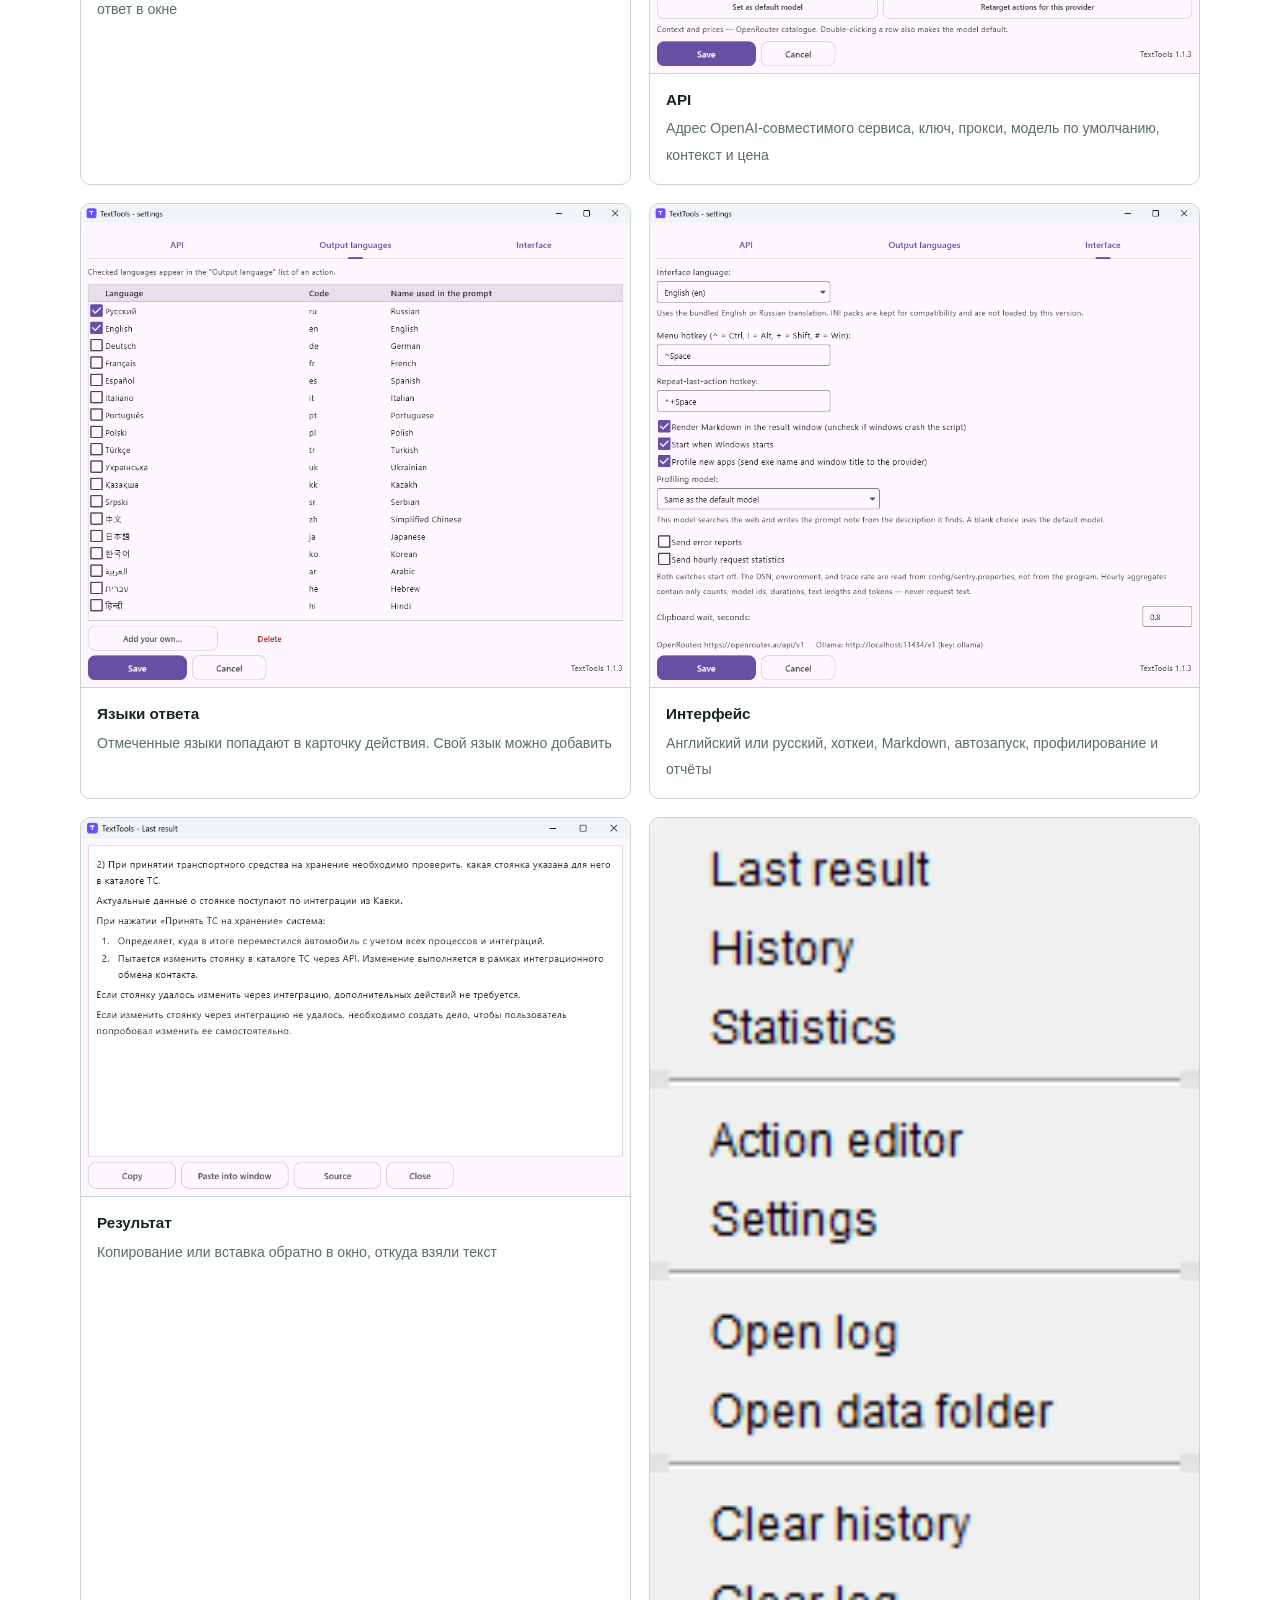
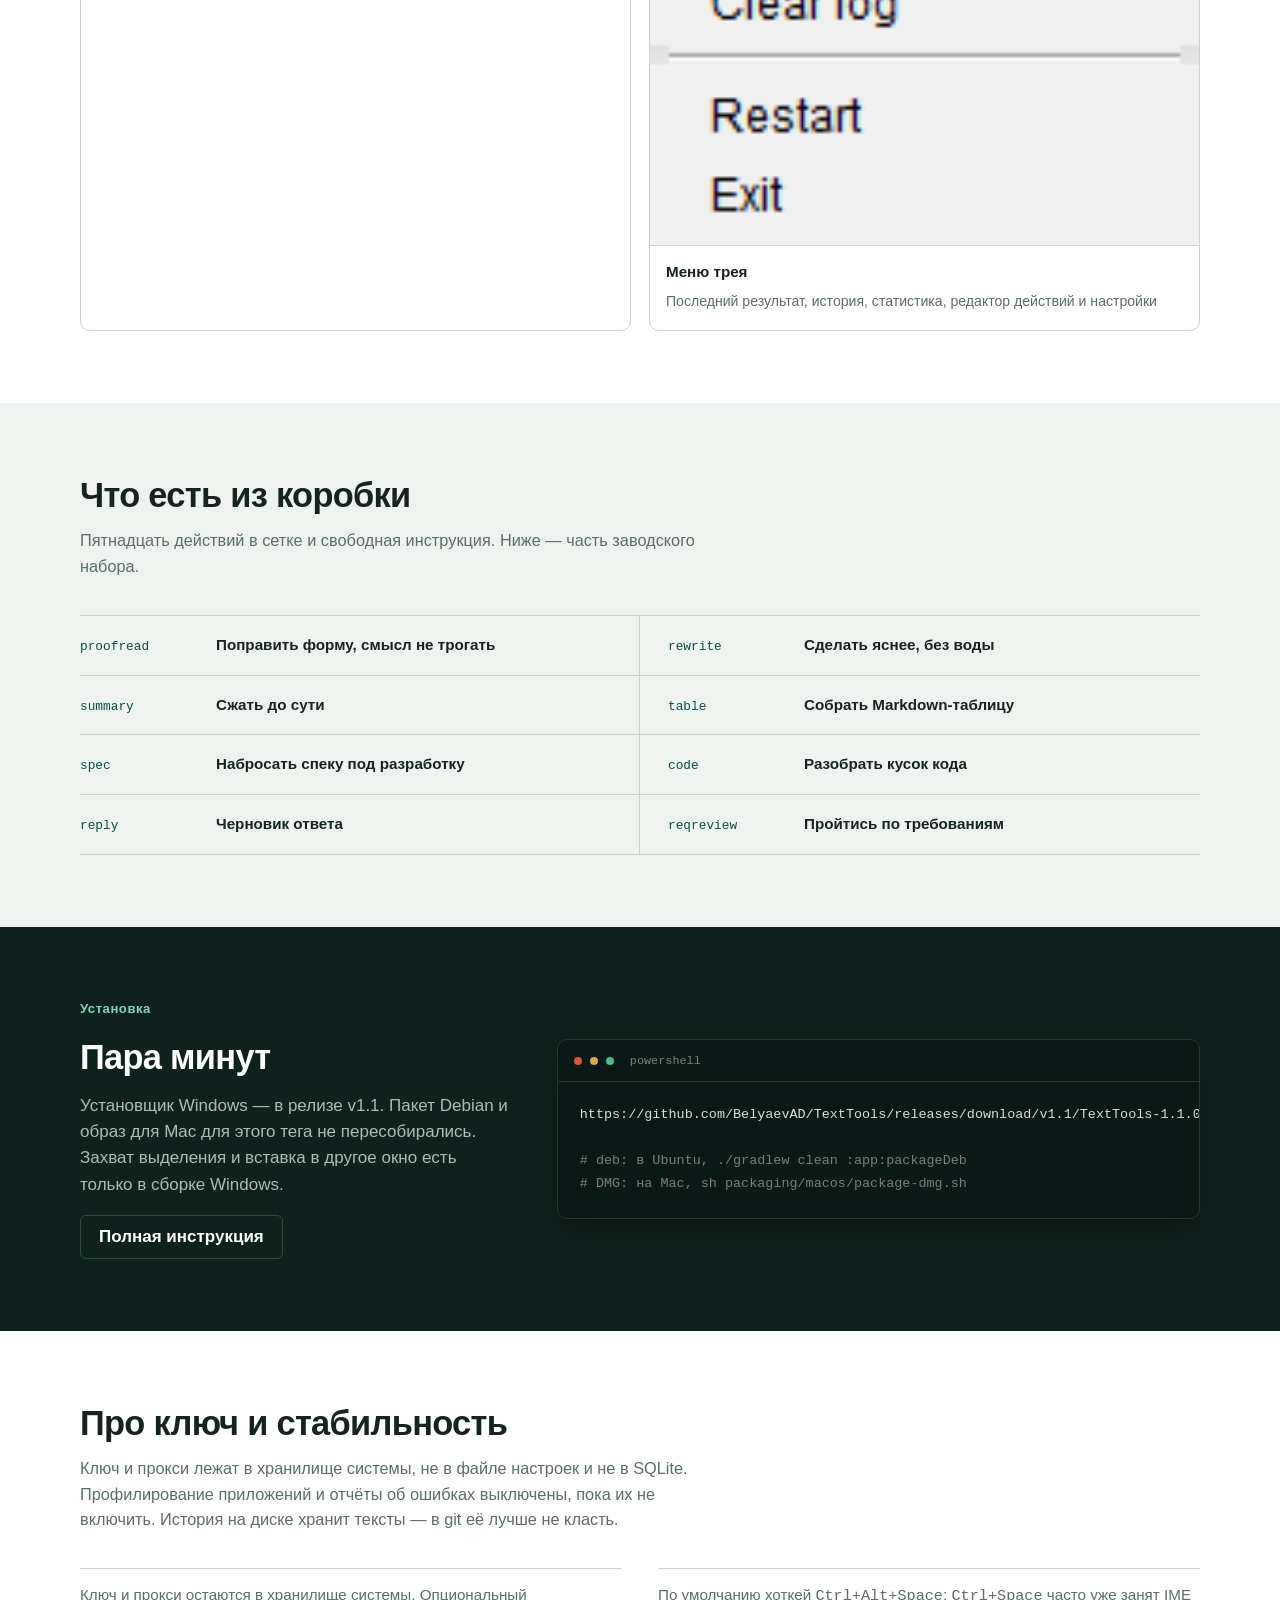
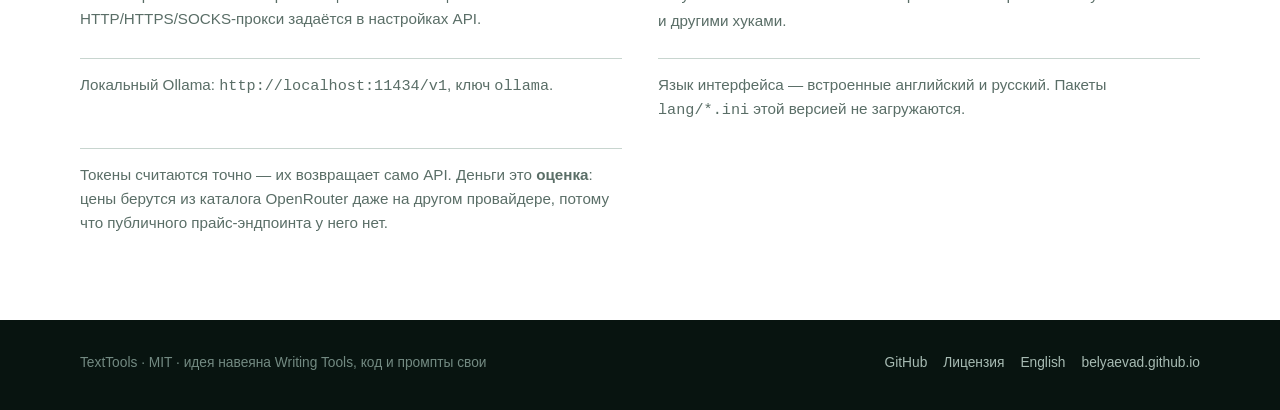
==== commit da3317d2: "Update documentation and code to ensure proper handling of window positions and screenshots for both" ====
--- a/index.html
+++ b/index.html
@@ -45,9 +45,9 @@
             "name": "TextTools",
             "applicationCategory": "UtilitiesApplication",
             "operatingSystem": "Windows 10, Windows 11",
-            "softwareVersion": "1.1.3",
+            "softwareVersion": "1.1.0",
             "url": "https://belyaevad.github.io/TextTools/",
-            "downloadUrl": "https://github.com/BelyaevAD/TextTools/releases/tag/v1.1.3",
+            "downloadUrl": "https://github.com/BelyaevAD/TextTools/releases/tag/v1.1",
             "installUrl": "https://github.com/BelyaevAD/TextTools",
             "description": "Приложение на Kotlin: выделение текста в любом окне Windows, хоткей и действия через OpenAI-совместимый API.",
             "license": "https://github.com/BelyaevAD/TextTools/blob/main/LICENSE",
@@ -126,7 +126,7 @@
             <h1>TextTools</h1>
             <p class="hero-lead">Выдели текст в любом приложении, нажми хоткей — появится сетка действий. Вычитка, переписывание, краткое изложение, таблица, разбор кода и остальное. Результат либо встанет вместо выделения, либо откроется в отдельном окне.</p>
             <div class="hero-actions">
-              <a class="button" href="https://github.com/BelyaevAD/TextTools/releases/tag/v1.1.3" target="_blank" rel="noopener noreferrer">Скачать v1.1.3</a>
+              <a class="button" href="https://github.com/BelyaevAD/TextTools/releases/tag/v1.1" target="_blank" rel="noopener noreferrer">Скачать v1.1</a>
               <a class="button secondary" href="https://github.com/BelyaevAD/TextTools/blob/main/README.md" target="_blank" rel="noopener noreferrer">Документация</a>
             </div>
             <div class="hero-meta" aria-label="Кратко">
@@ -244,7 +244,7 @@
           <div class="quick-copy">
             <p class="eyebrow">Установка</p>
             <h2>Пара минут</h2>
-            <p>Установщик Windows — в релизе v1.1.3. Пакет Debian и образ для Mac для этого тега не пересобирались. Захват выделения и вставка в другое окно есть только в сборке Windows.</p>
+            <p>Установщик Windows — в релизе v1.1. Пакет Debian и образ для Mac для этого тега не пересобирались. Захват выделения и вставка в другое окно есть только в сборке Windows.</p>
             <a class="button secondary" href="https://github.com/BelyaevAD/TextTools/blob/main/README.md" target="_blank" rel="noopener noreferrer">Полная инструкция</a>
           </div>
           <div class="code-window" aria-label="Команды установки">
@@ -254,7 +254,7 @@
               <span class="window-dot green"></span>
               <span>powershell</span>
             </div>
-            <pre><code>https://github.com/BelyaevAD/TextTools/releases/download/v1.1.3/TextTools-1.1.3.msi
+            <pre><code>https://github.com/BelyaevAD/TextTools/releases/download/v1.1/TextTools-1.1.0.msi
 
 <span class="code-comment"># deb: в Ubuntu, ./gradlew clean :app:packageDeb</span>
 <span class="code-comment"># DMG: на Mac, sh packaging/macos/package-dmg.sh</span></code></pre>
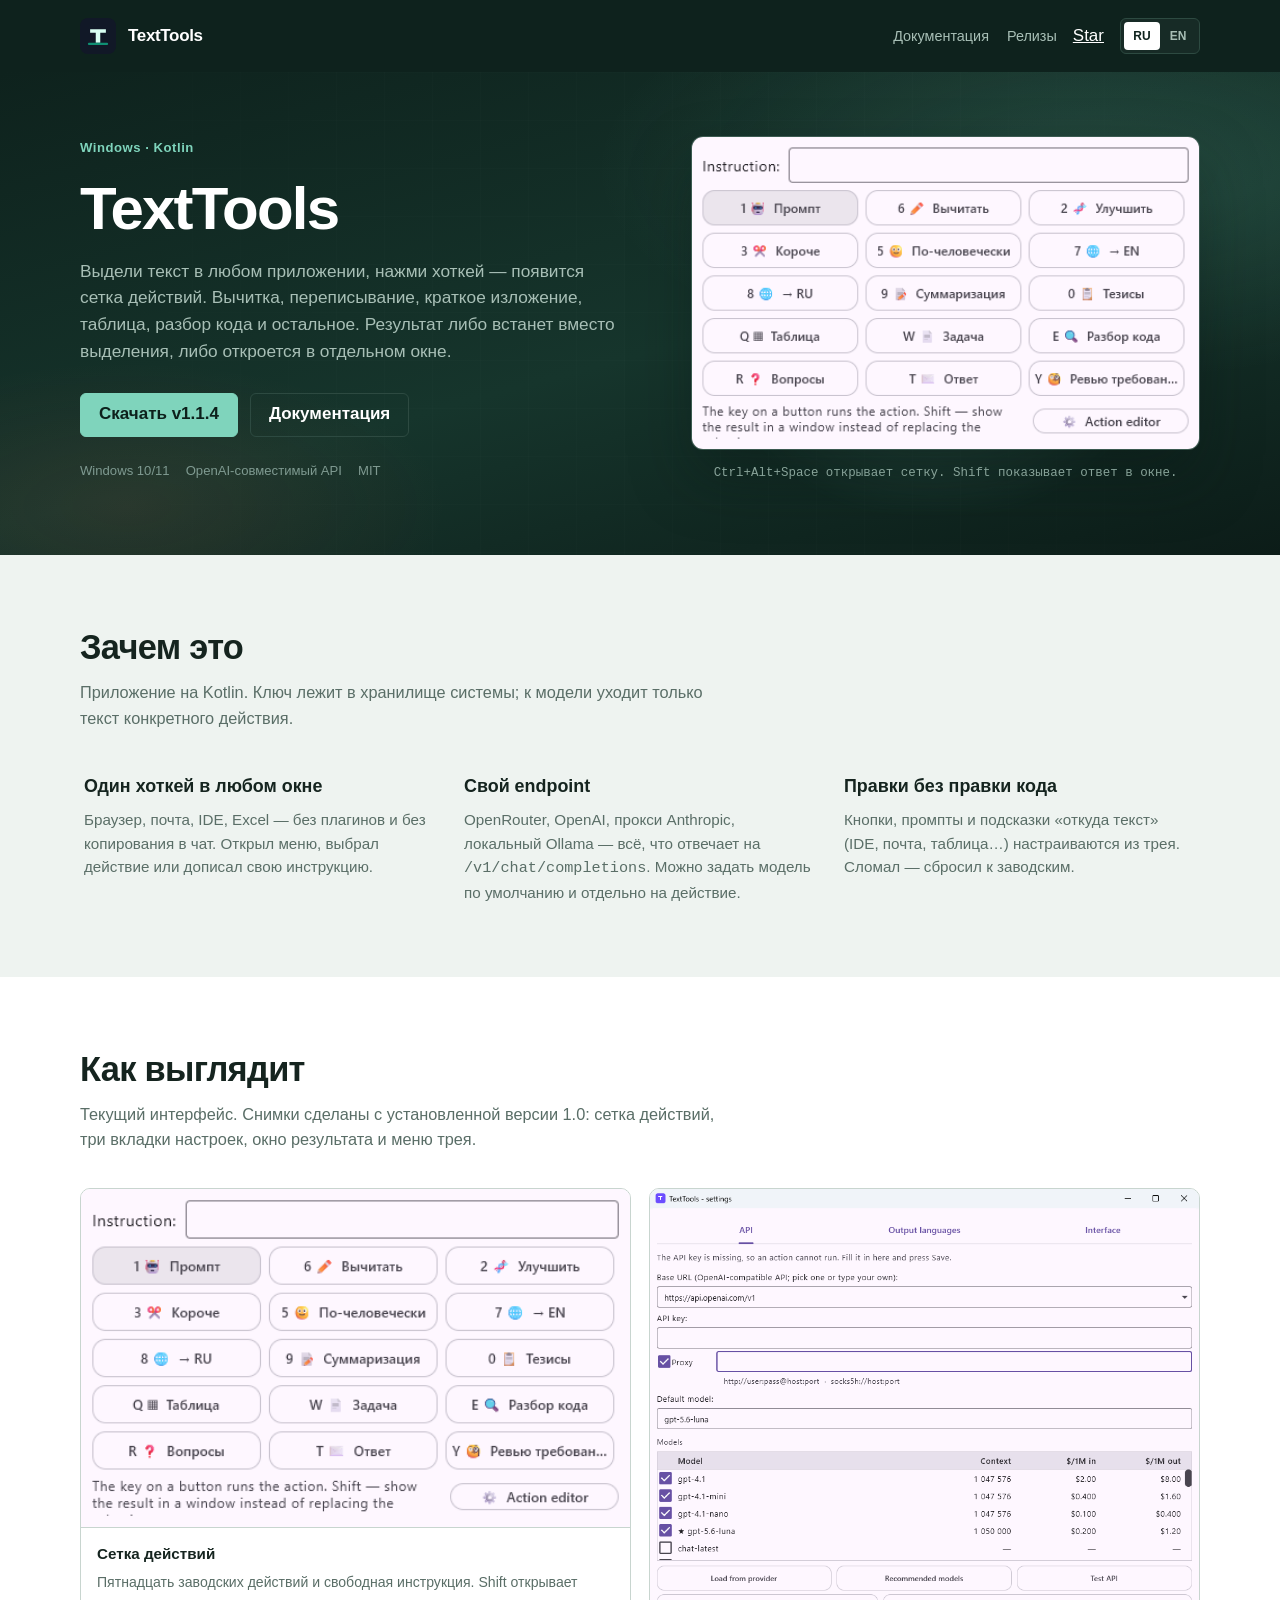
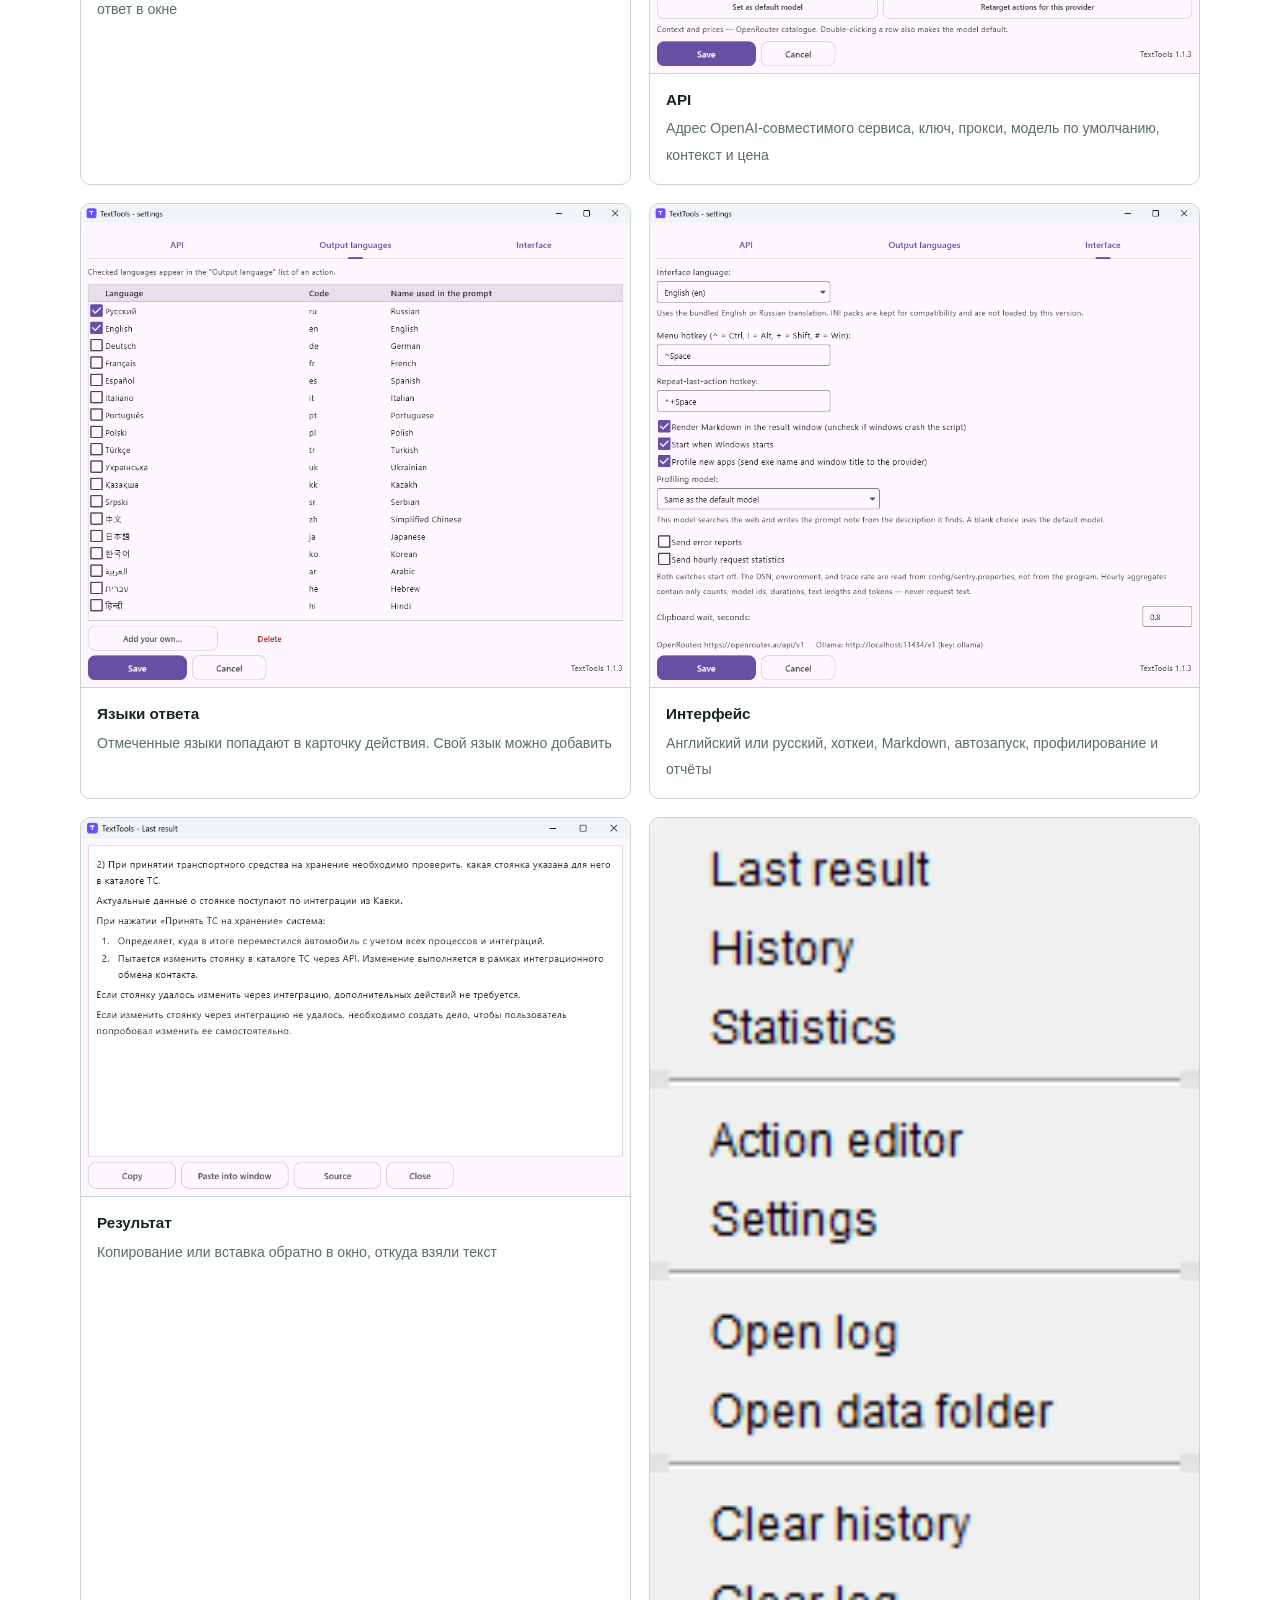
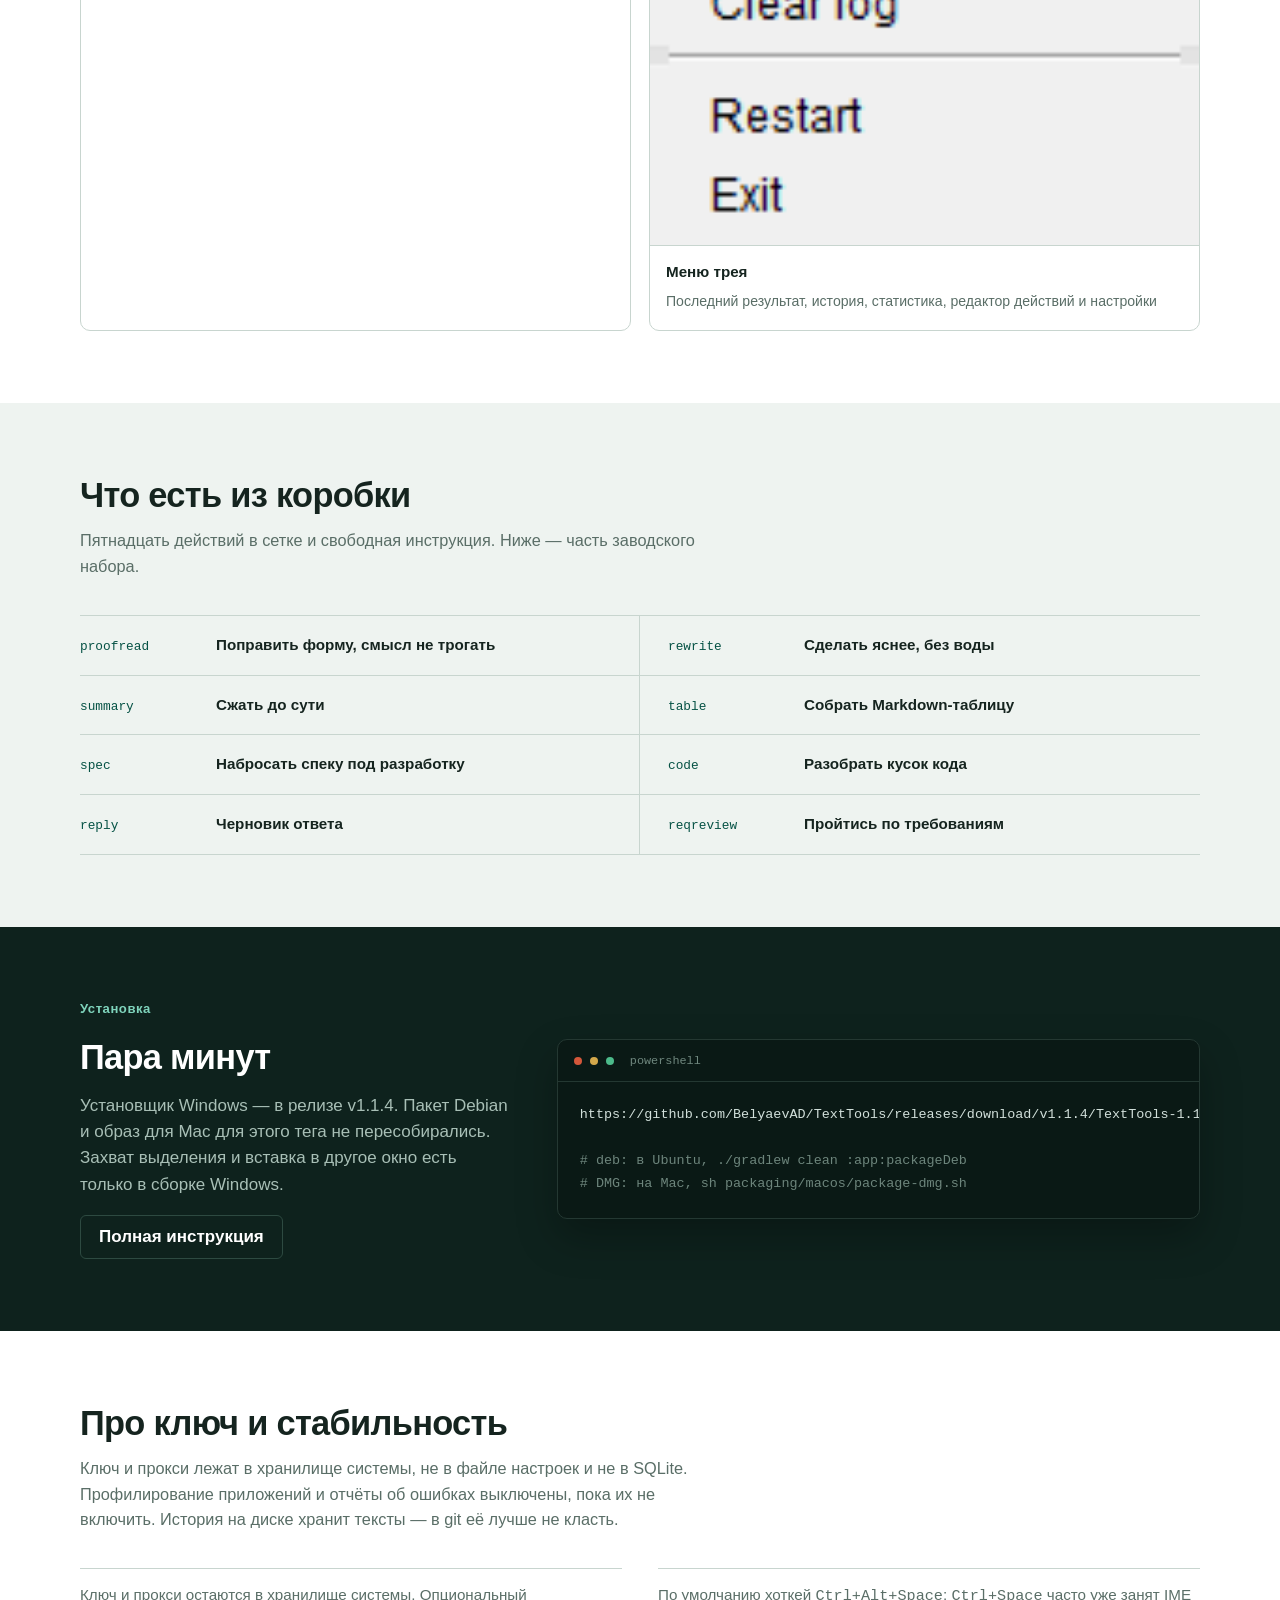
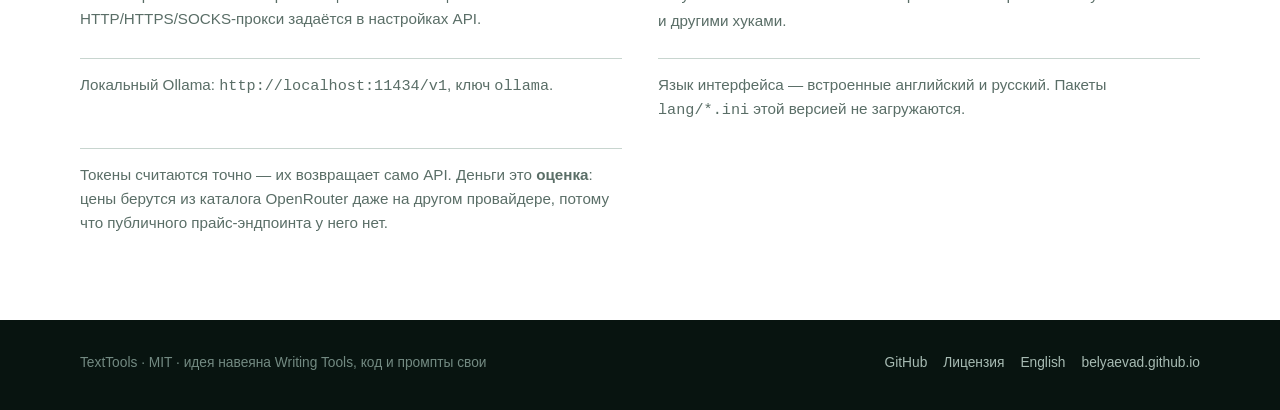
==== commit 971efef0: "Point the site at the v1.1.4 Windows installer." ====
--- a/index.html
+++ b/index.html
@@ -45,9 +45,9 @@
             "name": "TextTools",
             "applicationCategory": "UtilitiesApplication",
             "operatingSystem": "Windows 10, Windows 11",
-            "softwareVersion": "1.1.0",
+            "softwareVersion": "1.1.4",
             "url": "https://belyaevad.github.io/TextTools/",
-            "downloadUrl": "https://github.com/BelyaevAD/TextTools/releases/tag/v1.1",
+            "downloadUrl": "https://github.com/BelyaevAD/TextTools/releases/tag/v1.1.4",
             "installUrl": "https://github.com/BelyaevAD/TextTools",
             "description": "Приложение на Kotlin: выделение текста в любом окне Windows, хоткей и действия через OpenAI-совместимый API.",
             "license": "https://github.com/BelyaevAD/TextTools/blob/main/LICENSE",
@@ -126,7 +126,7 @@
             <h1>TextTools</h1>
             <p class="hero-lead">Выдели текст в любом приложении, нажми хоткей — появится сетка действий. Вычитка, переписывание, краткое изложение, таблица, разбор кода и остальное. Результат либо встанет вместо выделения, либо откроется в отдельном окне.</p>
             <div class="hero-actions">
-              <a class="button" href="https://github.com/BelyaevAD/TextTools/releases/tag/v1.1" target="_blank" rel="noopener noreferrer">Скачать v1.1</a>
+              <a class="button" href="https://github.com/BelyaevAD/TextTools/releases/tag/v1.1.4" target="_blank" rel="noopener noreferrer">Скачать v1.1.4</a>
               <a class="button secondary" href="https://github.com/BelyaevAD/TextTools/blob/main/README.md" target="_blank" rel="noopener noreferrer">Документация</a>
             </div>
             <div class="hero-meta" aria-label="Кратко">
@@ -244,7 +244,7 @@
           <div class="quick-copy">
             <p class="eyebrow">Установка</p>
             <h2>Пара минут</h2>
-            <p>Установщик Windows — в релизе v1.1. Пакет Debian и образ для Mac для этого тега не пересобирались. Захват выделения и вставка в другое окно есть только в сборке Windows.</p>
+            <p>Установщик Windows — в релизе v1.1.4. Пакет Debian и образ для Mac для этого тега не пересобирались. Захват выделения и вставка в другое окно есть только в сборке Windows.</p>
             <a class="button secondary" href="https://github.com/BelyaevAD/TextTools/blob/main/README.md" target="_blank" rel="noopener noreferrer">Полная инструкция</a>
           </div>
           <div class="code-window" aria-label="Команды установки">
@@ -254,7 +254,7 @@
               <span class="window-dot green"></span>
               <span>powershell</span>
             </div>
-            <pre><code>https://github.com/BelyaevAD/TextTools/releases/download/v1.1/TextTools-1.1.0.msi
+            <pre><code>https://github.com/BelyaevAD/TextTools/releases/download/v1.1.4/TextTools-1.1.4.msi
 
 <span class="code-comment"># deb: в Ubuntu, ./gradlew clean :app:packageDeb</span>
 <span class="code-comment"># DMG: на Mac, sh packaging/macos/package-dmg.sh</span></code></pre>
